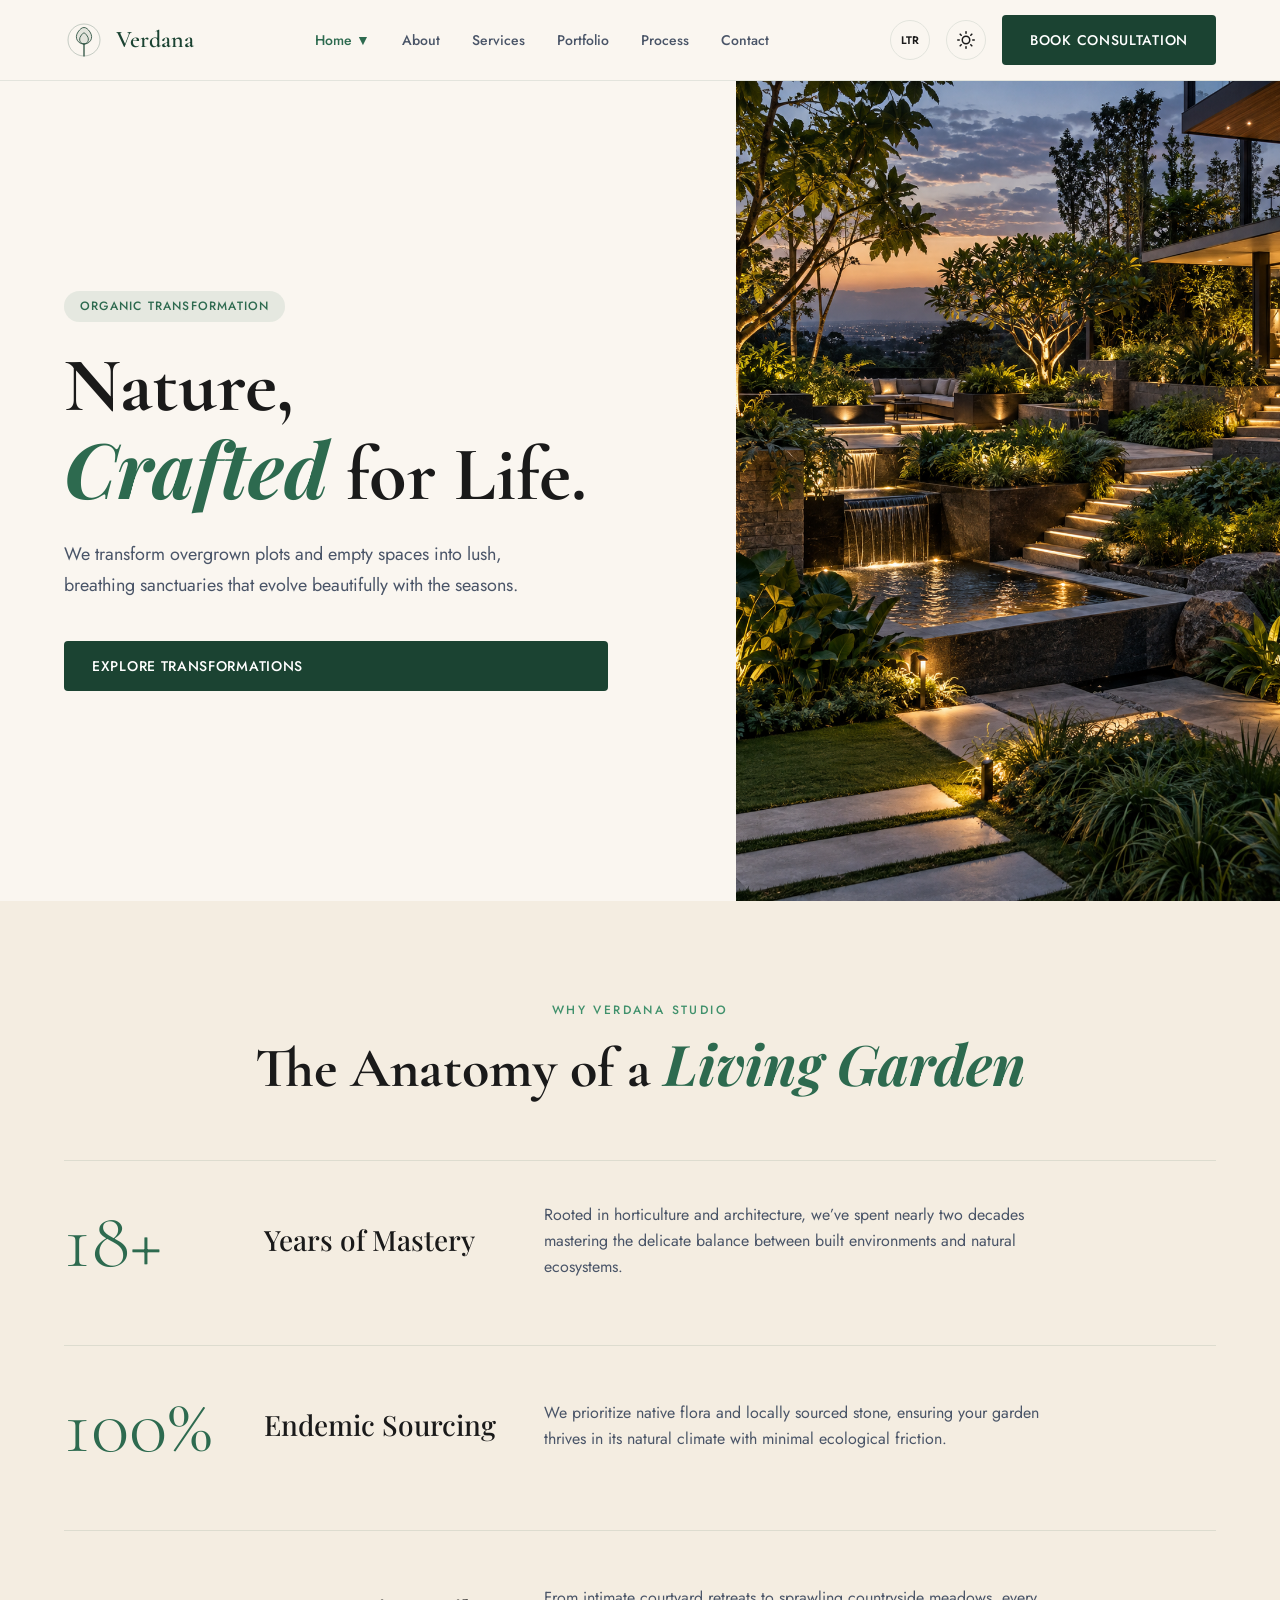
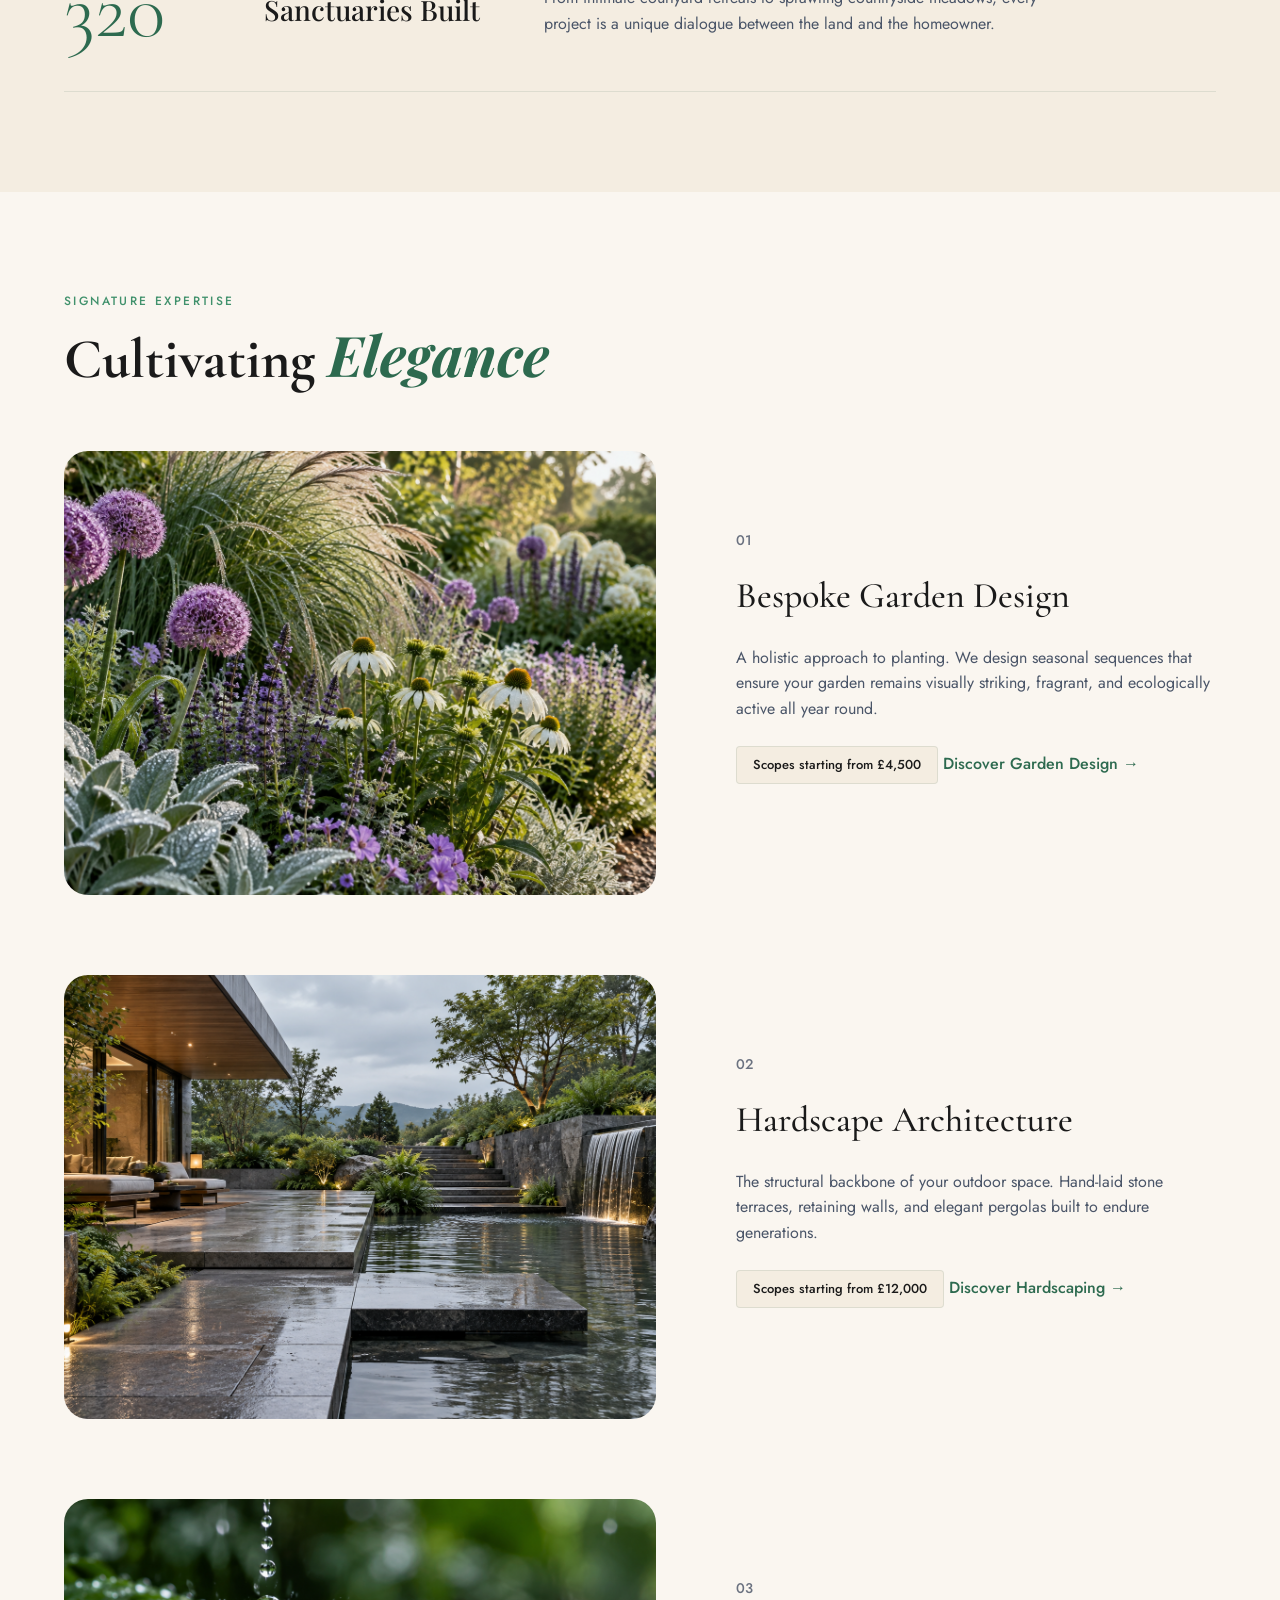
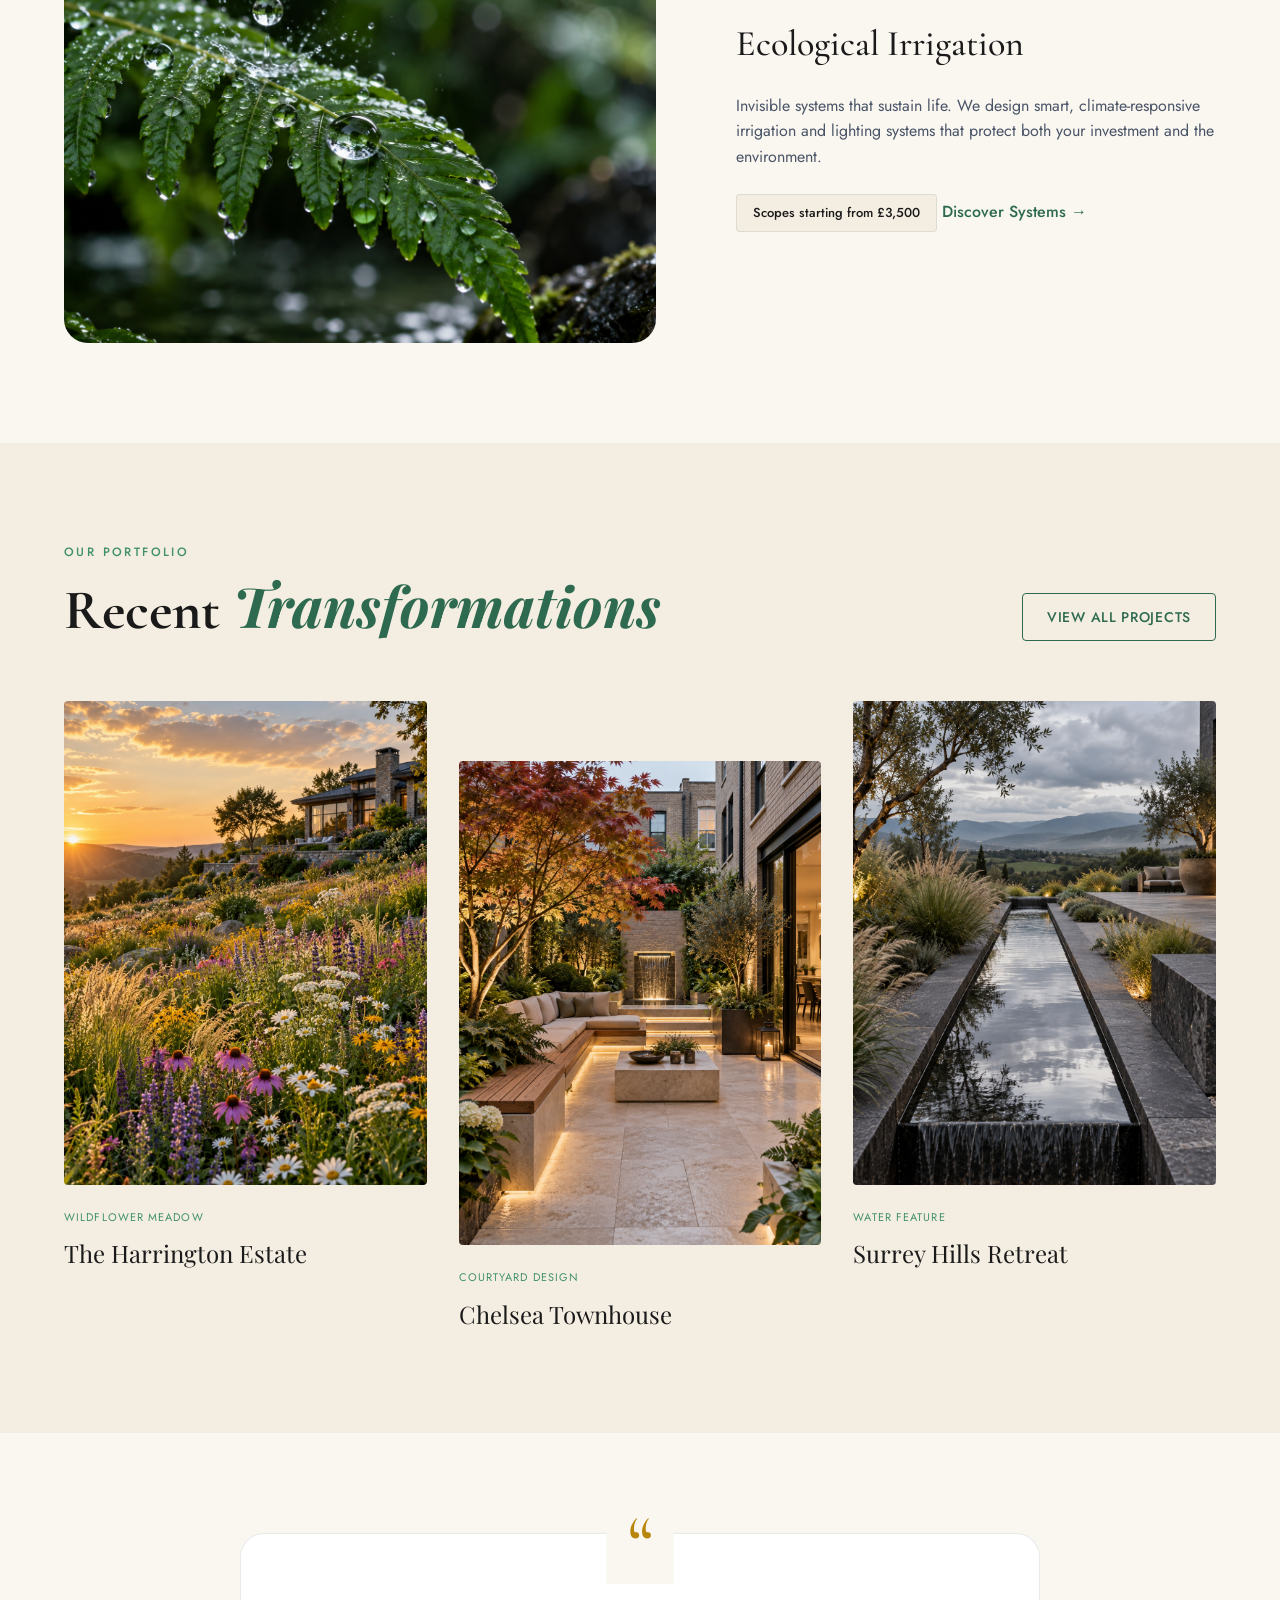
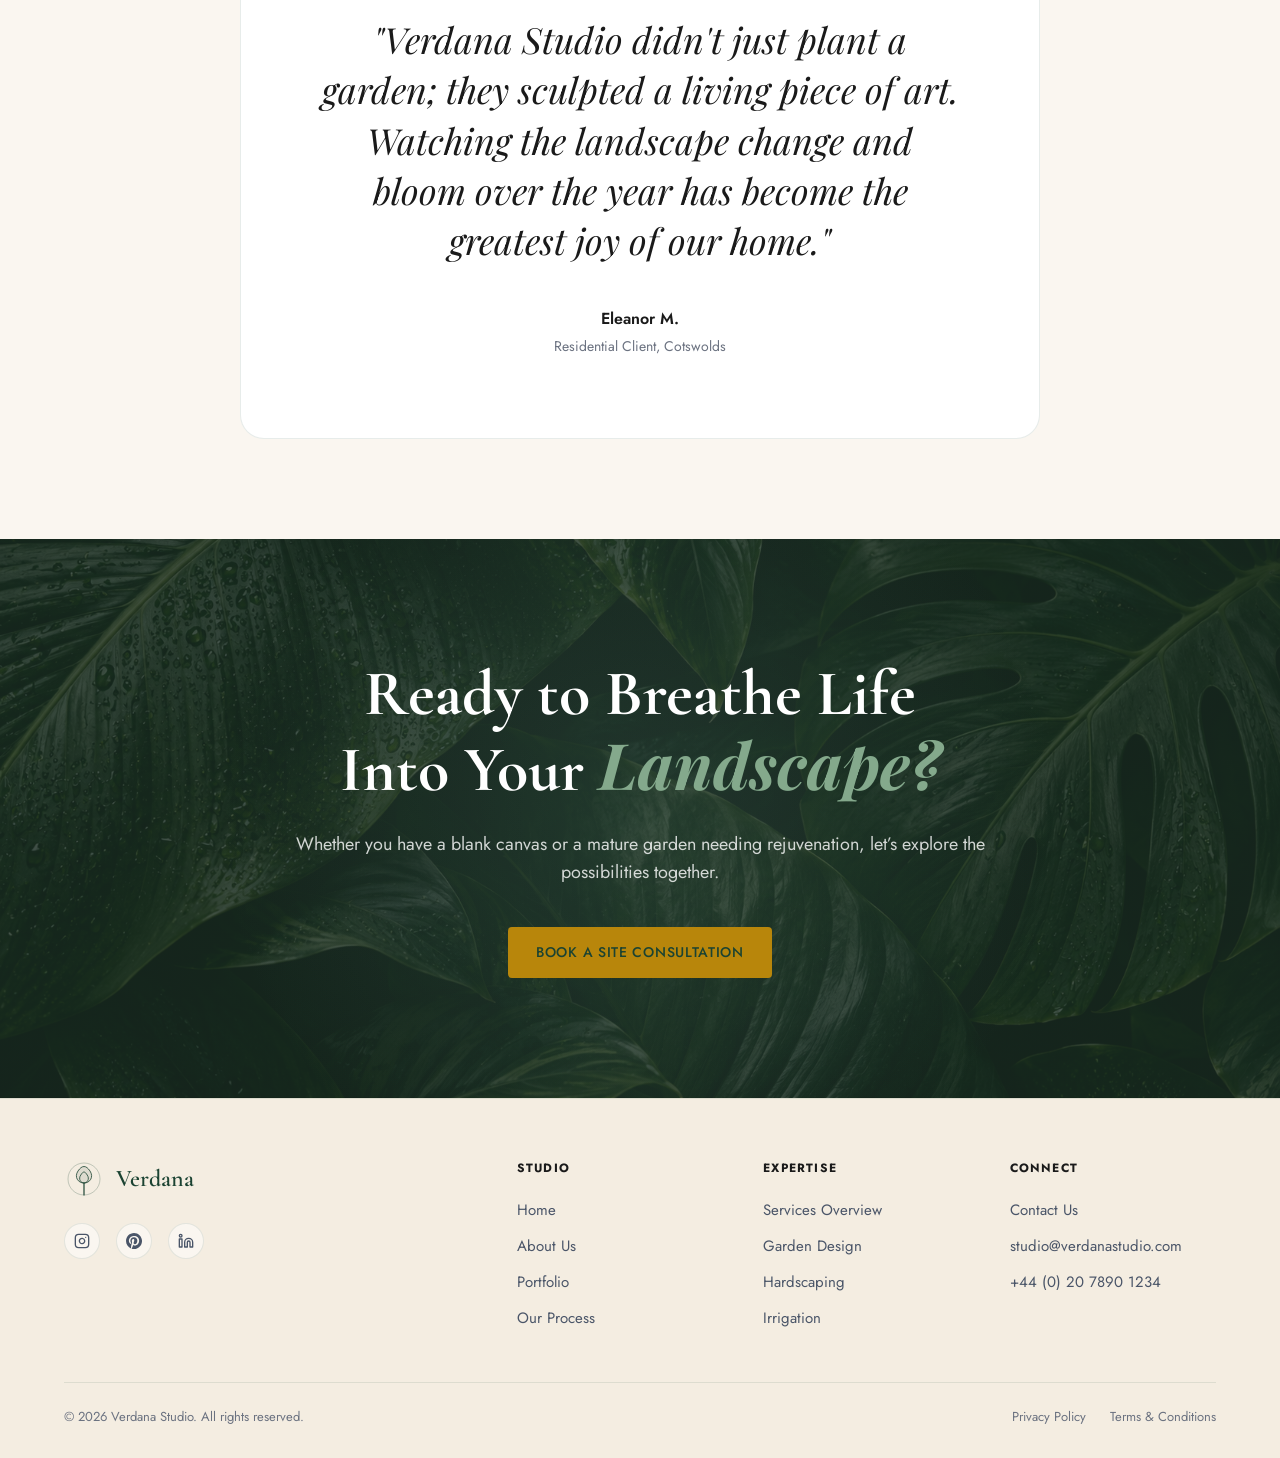
==== index.html @ de0d3189 "Initial commit" ====
<!DOCTYPE html>
<html lang="en" dir="ltr" data-theme="light">
<head>
  <meta charset="UTF-8" />
  <meta name="viewport" content="width=device-width, initial-scale=1.0" />
  <meta name="description" content="Verdana Studio — Premium Landscape Design & Garden Architecture Firm" />
  <title>Verdana Studio | Landscape Design & Garden Architecture</title>
  
  <!-- Google Fonts -->
  <link rel="preconnect" href="https://fonts.googleapis.com" />
  <link rel="preconnect" href="https://fonts.gstatic.com" crossorigin />
  <link href="https://fonts.googleapis.com/css2?family=Cormorant+Garamond:ital,wght@0,300;0,400;0,500;0,600;0,700;1,400&family=Jost:wght@300;400;500;600&family=Playfair+Display:ital,wght@0,400;0,500;0,600;1,400&display=swap" rel="stylesheet" />
  
  <link rel="stylesheet" href="styles.css" />
</head>
<body>

  <!-- HEADER -->
  <header class="navbar" id="navbar">
    <div class="nav-container">
      <a href="#home1" class="nav-logo" id="logo-link">
        <div class="logo-icon">
          <svg viewBox="0 0 100 100" fill="none" xmlns="http://www.w3.org/2000/svg">
            <path d="M50 10C27.9086 10 10 27.9086 10 50C10 72.0914 27.9086 90 50 90C72.0914 90 90 72.0914 90 50C90 27.9086 72.0914 10 50 10Z" stroke="currentColor" stroke-width="2" opacity="0.3"/>
            <path d="M50 90V60" stroke="currentColor" stroke-width="3" stroke-linecap="round"/>
            <path d="M50 60C35 60 25 45 35 30C45 15 55 15 65 30C75 45 65 60 50 60Z" stroke="currentColor" stroke-width="2" fill="currentColor" fill-opacity="0.1"/>
            <path d="M50 60C42 60 35 50 42 40C48 30 52 30 58 40C65 50 58 60 50 60Z" stroke="currentColor" stroke-width="2"/>
          </svg>
        </div>
        <div class="logo-text">
          <span class="logo-name">Verdana</span>
          
        </div>
      </a>

      <!-- Navigation Links -->
      <nav class="nav-links" id="nav-links">
        <div class="nav-item has-dropdown">
          <a href="#" class="nav-link dropdown-trigger active">Home <span class="caret">▼</span></a>
          <div class="dropdown-menu">
            <a href="index.html" class="dropdown-item">Home 1 — Garden</a>
            <a href="home2.html" class="dropdown-item">Home 2 — Architecture</a>
          </div>
        </div>
        <a href="about.html" class="nav-link">About</a>
        <a href="services.html" class="nav-link">Services</a>
        <a href="portfolio.html" class="nav-link">Portfolio</a>
        <a href="process.html" class="nav-link">Process</a>
        <a href="contact.html" class="nav-link">Contact</a>
      </nav>

      <!-- Controls & CTA -->
      <div class="nav-controls">
        <button class="ctrl-btn" id="rtl-toggle" aria-label="Toggle Text Direction">
          <span id="dir-label">LTR</span>
        </button>
        
        <button class="ctrl-btn" id="theme-toggle" aria-label="Toggle Theme">
          <span class="theme-icon sun" id="sun-icon"><svg xmlns="http://www.w3.org/2000/svg" width="18" height="18" viewBox="0 0 24 24" fill="none" stroke="currentColor" stroke-width="2" stroke-linecap="round" stroke-linejoin="round"><circle cx="12" cy="12" r="5"></circle><line x1="12" y1="1" x2="12" y2="3"></line><line x1="12" y1="21" x2="12" y2="23"></line><line x1="4.22" y1="4.22" x2="5.64" y2="5.64"></line><line x1="18.36" y1="18.36" x2="19.78" y2="19.78"></line><line x1="1" y1="12" x2="3" y2="12"></line><line x1="21" y1="12" x2="23" y2="12"></line><line x1="4.22" y1="19.78" x2="5.64" y2="18.36"></line><line x1="18.36" y1="5.64" x2="19.78" y2="4.22"></line></svg></span>
          <span class="theme-icon moon hidden" id="moon-icon"><svg xmlns="http://www.w3.org/2000/svg" width="18" height="18" viewBox="0 0 24 24" fill="none" stroke="currentColor" stroke-width="2" stroke-linecap="round" stroke-linejoin="round"><path d="M21 12.79A9 9 0 1 1 11.21 3 7 7 0 0 0 21 12.79z"></path></svg></span>
        </button>
        
        <a href="contact.html" class="btn-primary nav-cta">Book Consultation</a>
      </div>
      
    </div>
  </header>

  <main>
    <!-- SECTION 1: HERO (Asymmetric Split) -->
    <section class="section-hero-split">
      <div class="hero-split-content">
        <div class="badge">Organic Transformation</div>
        <h1 class="hero-title">Nature, <br><em>Crafted</em> for Life.</h1>
        <p class="hero-desc">We transform overgrown plots and empty spaces into lush, breathing sanctuaries that evolve beautifully with the seasons.</p>
        <a href="portfolio.html" class="btn-primary hero-btn">Explore Transformations</a>
      </div>
      <div class="hero-split-visual">
          <img src="index_hero.png" alt="Verdana Landscape Hero" style="position: absolute; top: 0; left: 0; width: 100%; height: 100%; object-fit: cover;" />
        </div>
    </section>

    <!-- SECTION 2: THE VERDANA DIFFERENCE (Horizontal Stat Strips) -->
    <section class="section-difference">
      <div class="container">
        <div class="section-header center">
          <span class="subtitle">Why Verdana Studio</span>
          <h2 class="title">The Anatomy of a <em>Living Garden</em></h2>
        </div>
        
        <div class="stat-strips">
          <div class="stat-strip">
            <div class="stat-number">18+</div>
            <div class="stat-claim">Years of Mastery</div>
            <div class="stat-desc">Rooted in horticulture and architecture, we’ve spent nearly two decades mastering the delicate balance between built environments and natural ecosystems.</div>
          </div>
          <div class="stat-strip">
            <div class="stat-number">100%</div>
            <div class="stat-claim">Endemic Sourcing</div>
            <div class="stat-desc">We prioritize native flora and locally sourced stone, ensuring your garden thrives in its natural climate with minimal ecological friction.</div>
          </div>
          <div class="stat-strip">
            <div class="stat-number">320</div>
            <div class="stat-claim">Sanctuaries Built</div>
            <div class="stat-desc">From intimate courtyard retreats to sprawling countryside meadows, every project is a unique dialogue between the land and the homeowner.</div>
          </div>
        </div>
      </div>
    </section>

    <!-- SECTION 3: SIGNATURE SERVICES (Alternating Rows) -->
    <section class="section-services-alternating">
      <div class="container">
        <div class="section-header">
          <span class="subtitle">Signature Expertise</span>
          <h2 class="title">Cultivating <em>Elegance</em></h2>
        </div>

        <div class="service-row">
          <div class="service-row-visual">
            <img src="index_garden1.png" alt="Bespoke Garden Design" style="width: 100%; height: 100%; object-fit: cover;" />
          </div>
          <div class="service-row-content">
            <span class="service-number">01</span>
            <h3>Bespoke Garden Design</h3>
            <p>A holistic approach to planting. We design seasonal sequences that ensure your garden remains visually striking, fragrant, and ecologically active all year round.</p>
            <div class="service-price">Scopes starting from £4,500</div>
            <a href="services.html" class="btn-text">Discover Garden Design &rarr;</a>
          </div>
        </div>

        <div class="service-row reversed">
          <div class="service-row-visual">
            <img src="index_garden2.png" alt="Hardscape Architecture" style="width: 100%; height: 100%; object-fit: cover;" />
          </div>
          <div class="service-row-content">
            <span class="service-number">02</span>
            <h3>Hardscape Architecture</h3>
            <p>The structural backbone of your outdoor space. Hand-laid stone terraces, retaining walls, and elegant pergolas built to endure generations.</p>
            <div class="service-price">Scopes starting from £12,000</div>
            <a href="services.html" class="btn-text">Discover Hardscaping &rarr;</a>
          </div>
        </div>

        <div class="service-row">
          <div class="service-row-visual">
            <img src="index_irrigation.png" alt="Ecological Irrigation" style="width: 100%; height: 100%; object-fit: cover;" />
          </div>
          <div class="service-row-content">
            <span class="service-number">03</span>
            <h3>Ecological Irrigation</h3>
            <p>Invisible systems that sustain life. We design smart, climate-responsive irrigation and lighting systems that protect both your investment and the environment.</p>
            <div class="service-price">Scopes starting from £3,500</div>
            <a href="services.html" class="btn-text">Discover Systems &rarr;</a>
          </div>
        </div>
      </div>
    </section>

    <!-- SECTION 4: GARDEN TRANSFORMATIONS (Editorial Grid) -->
    <section class="section-transformations">
      <div class="container">
        <div class="section-header flex-header">
          <div>
            <span class="subtitle">Our Portfolio</span>
            <h2 class="title">Recent <em>Transformations</em></h2>
          </div>
          <a href="portfolio.html" class="btn-ghost">View All Projects</a>
        </div>

        <div class="editorial-grid">
          <a href="portfolio.html" class="editorial-card">
            <div class="ec-visual">
              <img src="index_transform1.png" alt="Wildflower Meadow" style="width: 100%; height: 100%; object-fit: cover; transition: transform 0.7s ease;" />
            </div>
            <div class="ec-content">
              <span class="ec-badge">Wildflower Meadow</span>
              <h4>The Harrington Estate</h4>
            </div>
          </a>
          <a href="portfolio.html" class="editorial-card offset">
            <div class="ec-visual">
              <img src="index_transform2.png" alt="Courtyard Design" style="width: 100%; height: 100%; object-fit: cover; transition: transform 0.7s ease;" />
            </div>
            <div class="ec-content">
              <span class="ec-badge">Courtyard Design</span>
              <h4>Chelsea Townhouse</h4>
            </div>
          </a>
          <a href="portfolio.html" class="editorial-card">
            <div class="ec-visual">
              <img src="index_transform3.png" alt="Water Feature" style="width: 100%; height: 100%; object-fit: cover; transition: transform 0.7s ease;" />
            </div>
            <div class="ec-content">
              <span class="ec-badge">Water Feature</span>
              <h4>Surrey Hills Retreat</h4>
            </div>
          </a>
        </div>
      </div>
    </section>

    <!-- SECTION 5: A CLIENT'S PERSPECTIVE (Blockquote Testimonial) -->
    <section class="section-perspective">
      <div class="container">
        <div class="perspective-frame">
          <div class="quote-icon">“</div>
          
          <div id="testimonial-slider">
            <div class="testimonial-slide active" style="display:block;">
              <blockquote class="large-quote">
                "Verdana Studio didn't just plant a garden; they sculpted a living piece of art. Watching the landscape change and bloom over the year has become the greatest joy of our home."
              </blockquote>
              <div class="quote-author">
                <strong>Eleanor M.</strong>
                <span>Residential Client, Cotswolds</span>
              </div>
            </div>
            
            <div class="testimonial-slide" style="display:none;">
              <blockquote class="large-quote">
                "Their architectural approach completely transformed our courtyard. It feels expansive, structured, yet deeply connected to nature."
              </blockquote>
              <div class="quote-author">
                <strong>James & Sarah W.</strong>
                <span>Townhouse Owners, Chelsea</span>
              </div>
            </div>

            <div class="testimonial-slide" style="display:none;">
              <blockquote class="large-quote">
                "A truly professional team that understands both complex engineering and delicate ecology. They delivered beyond our expectations."
              </blockquote>
              <div class="quote-author">
                <strong>David H.</strong>
                <span>Commercial Developer, Surrey</span>
              </div>
            </div>
          </div>
          
        </div>
      </div>
    </section>

    <!-- SECTION 6: FINAL CTA (Full-Bleed Dark) -->
    <section class="section-final-cta" style="background-image: linear-gradient(rgba(26, 45, 35, 0.8), rgba(26, 45, 35, 0.8)), url('index_garden3.png'); background-size: cover; background-position: center; ">
      <div class="cta-content">
        <h2>Ready to Breathe Life <br>Into Your <em>Landscape?</em></h2>
        <p>Whether you have a blank canvas or a mature garden needing rejuvenation, let’s explore the possibilities together.</p>
        <a href="contact.html" class="btn-primary">Book a Site Consultation</a>
      </div>
    </section>
  </main>

    <!-- FOOTER -->
  <footer class="site-footer">
    <div class="container">
      <div class="footer-grid">
                <div class="footer-brand">
          <a href="index.html" class="nav-logo" style="margin-bottom: 24px; text-decoration: none;">
            <div class="logo-icon">
              <svg viewBox="0 0 100 100" fill="none" xmlns="http://www.w3.org/2000/svg">
                <path d="M50 10C27.9086 10 10 27.9086 10 50C10 72.0914 27.9086 90 50 90C72.0914 90 90 72.0914 90 50C90 27.9086 72.0914 10 50 10Z" stroke="currentColor" stroke-width="2" opacity="0.3"/>
                <path d="M50 90V60" stroke="currentColor" stroke-width="3" stroke-linecap="round"/>
                <path d="M50 60C35 60 25 45 35 30C45 15 55 15 65 30C75 45 65 60 50 60Z" stroke="currentColor" stroke-width="2" fill="currentColor" fill-opacity="0.1"/>
                <path d="M50 60C42 60 35 50 42 40C48 30 52 30 58 40C65 50 58 60 50 60Z" stroke="currentColor" stroke-width="2"/>
              </svg>
            </div>
            <div class="logo-text" style="text-align: left;">
              <span class="logo-name">Verdana</span>
              
            </div>
          </a>
          <div class="footer-socials">
            <a href="#" aria-label="Instagram"><svg xmlns="http://www.w3.org/2000/svg" width="16" height="16" viewBox="0 0 24 24" fill="none" stroke="currentColor" stroke-width="2" stroke-linecap="round" stroke-linejoin="round"><rect x="2" y="2" width="20" height="20" rx="5" ry="5"></rect><path d="M16 11.37A4 4 0 1 1 12.63 8 4 4 0 0 1 16 11.37z"></path><line x1="17.5" y1="6.5" x2="17.51" y2="6.5"></line></svg></a>
            <a href="#" aria-label="Pinterest"><svg xmlns="http://www.w3.org/2000/svg" width="16" height="16" viewBox="0 0 24 24" fill="currentColor"><path d="M12.017 0C5.396 0 .029 5.367.029 11.987c0 5.079 3.158 9.417 7.618 11.162-.105-.949-.199-2.403.041-3.439.219-.937 1.406-5.957 1.406-5.957s-.359-.72-.359-1.781c0-1.663.967-2.911 2.168-2.911 1.024 0 1.518.769 1.518 1.688 0 1.029-.653 2.567-.992 3.992-.285 1.193.6 2.165 1.775 2.165 2.128 0 3.768-2.245 3.768-5.487 0-2.861-2.063-4.869-5.008-4.869-3.41 0-5.409 2.562-5.409 5.199 0 1.033.394 2.143.889 2.741.099.12.112.225.085.345-.09.375-.293 1.199-.334 1.363-.053.225-.172.271-.401.165-1.495-.69-2.433-2.878-2.433-4.646 0-3.776 2.748-7.252 7.951-7.252 4.168 0 7.41 2.967 7.41 6.923 0 4.135-2.607 7.462-6.233 7.462-1.214 0-2.354-.629-2.758-1.379l-.749 2.848c-.269 1.045-1.004 2.352-1.498 3.146 1.123.345 2.306.535 3.55.535 6.607 0 11.985-5.365 11.985-11.987C23.97 5.367 18.624 0 12.017 0z"/></svg></a>
            <a href="#" aria-label="LinkedIn"><svg xmlns="http://www.w3.org/2000/svg" width="16" height="16" viewBox="0 0 24 24" fill="none" stroke="currentColor" stroke-width="2" stroke-linecap="round" stroke-linejoin="round"><path d="M16 8a6 6 0 0 1 6 6v7h-4v-7a2 2 0 0 0-2-2 2 2 0 0 0-2 2v7h-4v-7a6 6 0 0 1 6-6z"></path><rect x="2" y="9" width="4" height="12"></rect><circle cx="4" cy="4" r="2"></circle></svg></a>
          </div>
        </div>
        <div class="footer-links">
          <h4>Studio</h4>
          <a href="index.html">Home</a>
          <a href="about.html">About Us</a>
          <a href="portfolio.html">Portfolio</a>
          <a href="process.html">Our Process</a>
        </div>
        <div class="footer-links">
          <h4>Expertise</h4>
          <a href="services.html">Services Overview</a>
          <a href="services.html#garden-design">Garden Design</a>
          <a href="services.html#hardscaping">Hardscaping</a>
          <a href="services.html#irrigation">Irrigation</a>
        </div>
        <div class="footer-contact">
          <h4>Connect</h4>
          <a href="contact.html">Contact Us</a>
          <a href="mailto:studio@verdanastudio.com">studio@verdanastudio.com</a>
          <a href="tel:+442078901234">+44 (0) 20 7890 1234</a>
        </div>
      </div>
      <div class="footer-bottom">
        <p>&copy; 2026 Verdana Studio. All rights reserved.</p>
        <div class="footer-legal">
          <a href="#">Privacy Policy</a>
          <a href="#">Terms & Conditions</a>
        </div>
      </div>
    </div>
  </footer>

  <script>
    // RTL / LTR Toggle Logic
    const rtlToggle = document.getElementById('rtl-toggle');
    const dirLabel = document.getElementById('dir-label');
    const htmlElem = document.documentElement;
    
    let isRTL = false;
    rtlToggle.addEventListener('click', () => {
      isRTL = !isRTL;
      htmlElem.setAttribute('dir', isRTL ? 'rtl' : 'ltr');
      dirLabel.textContent = isRTL ? 'RTL' : 'LTR';
    });

    // Theme Toggle Logic
    const themeToggle = document.getElementById('theme-toggle');
    const sunIcon = document.getElementById('sun-icon');
    const moonIcon = document.getElementById('moon-icon');
    
    let isDark = false;
    themeToggle.addEventListener('click', () => {
      isDark = !isDark;
      htmlElem.setAttribute('data-theme', isDark ? 'dark' : 'light');
      if(isDark) {
        sunIcon.classList.add('hidden');
        moonIcon.classList.remove('hidden');
      } else {
        sunIcon.classList.remove('hidden');
        moonIcon.classList.add('hidden');
      }
    });

    // Testimonial Rotation
    const slides = document.querySelectorAll('.testimonial-slide');
    let currentSlide = 0;
    setInterval(() => {
      slides[currentSlide].style.display = 'none';
      slides[currentSlide].classList.remove('active');
      
      currentSlide = (currentSlide + 1) % slides.length;
      
      slides[currentSlide].style.display = 'block';
      // simple fade effect via css can be added if needed, but display block works
      slides[currentSlide].style.animation = 'fadeIn 0.5s ease';
    }, 6000);
  </script>
  
  <style>
    @keyframes fadeIn {
      from { opacity: 0; transform: translateY(10px); }
      to { opacity: 1; transform: translateY(0); }
    }
  </style>
</body>
</html>
---- styles.css ----
/* ============================================================
   VERDANA STUDIO — GLOBAL & HOME 1 STYLES
   ============================================================ */

/* ---- FONTS & DESIGN TOKENS ---- */
:root {
  /* Color Palette - Light Theme */
  --clr-forest:       #1B4332;
  --clr-deep-green:   #2D6A4F;
  --clr-mid-green:    #40916C;
  --clr-sage:         #52796F;
  --clr-light-sage:   #84A98C;
  --clr-gold:         #B8860B;
  --clr-cream:        #FAF6F0;
  --clr-ivory:        #F4EDE1;
  --clr-stone:        #C8B99A;
  --clr-dark-stone:   #8B7355;
  --clr-ink:          #1A1A1A;
  --clr-muted:        #6B7280;

  /* Theme Variables */
  --bg-primary:       var(--clr-cream);
  --bg-secondary:     var(--clr-ivory);
  --text-primary:     var(--clr-ink);
  --text-secondary:   #4A5568;
  --text-muted:       var(--clr-muted);
  --nav-bg:           rgba(250, 246, 240, 0.95);
  --nav-border:       rgba(27, 67, 50, 0.1);
  --card-bg:          #FFFFFF;
  --border-color:     rgba(27, 67, 50, 0.1);
  
  /* Typography */
  --font-display:     'Cormorant Garamond', serif;
  --font-serif:       'Playfair Display', serif;
  --font-sans:        'Jost', sans-serif;

  /* Spacing */
  --section-py:       100px;
  --container-max:    1280px;
  --container-px:     5%;
  --radius-sm:        4px;
  --radius-md:        12px;
  --radius-lg:        24px;
}

/* ---- DARK THEME ---- */
[data-theme="dark"] {
  --bg-primary:       #0B1A12;
  --bg-secondary:     #0F2118;
  --text-primary:     #EBE4D5;
  --text-secondary:   #B8C4B8;
  --text-muted:       #7A9180;
  --nav-bg:           rgba(11, 26, 18, 0.95);
  --nav-border:       rgba(132, 169, 140, 0.1);
  --card-bg:          #142B1E;
  --border-color:     rgba(132, 169, 140, 0.15);
}

/* ---- RESET & BASE ---- */
*, *::before, *::after { box-sizing: border-box; margin: 0; padding: 0; }
html { scroll-behavior: smooth; font-size: 16px; }
body {
  font-family: var(--font-sans);
  font-weight: 400;
  background-color: var(--bg-primary);
  color: var(--text-primary);
  line-height: 1.6;
  transition: background-color 0.4s, color 0.4s;
}
a { text-decoration: none; color: inherit; }
button { border: none; cursor: pointer; background: none; font-family: inherit; }
img, svg { max-width: 100%; display: block; }

/* ---- RTL SUPPORT ---- */
[dir="rtl"] { direction: rtl; }
[dir="rtl"] .nav-links { direction: rtl; }
[dir="rtl"] .service-row { flex-direction: row-reverse; }
[dir="rtl"] .service-row.reversed { flex-direction: row; }

/* ---- UTILITIES ---- */
.container { max-width: var(--container-max); margin: 0 auto; padding: 0 var(--container-px); }
.section-header { margin-bottom: 60px; }
.section-header.center { text-align: center; }
.section-header.flex-header { display: flex; justify-content: space-between; align-items: flex-end; }
.subtitle { display: block; font-size: 12px; font-weight: 500; letter-spacing: 0.2em; text-transform: uppercase; color: var(--clr-mid-green); margin-bottom: 12px; }
.title { font-family: var(--font-display); font-size: clamp(32px, 5vw, 56px); line-height: 1.1; }
.title em { font-family: var(--font-serif); font-style: italic; color: var(--clr-deep-green); }
[data-theme="dark"] .title em { color: var(--clr-light-sage); }
.hidden { display: none !important; }

/* ---- BUTTONS ---- */
.btn-primary {
  display: inline-flex; padding: 14px 28px; background: var(--clr-forest); color: #fff;
  font-weight: 500; font-size: 14px; text-transform: uppercase; letter-spacing: 0.05em;
  border-radius: var(--radius-sm); transition: background 0.3s, transform 0.3s;
}
.btn-primary:hover { background: var(--clr-deep-green); transform: translateY(-2px); }

.btn-ghost {
  display: inline-flex; padding: 12px 24px; border: 1px solid var(--clr-deep-green); color: var(--clr-deep-green);
  font-weight: 500; font-size: 14px; text-transform: uppercase; letter-spacing: 0.05em;
  border-radius: var(--radius-sm); transition: all 0.3s;
}
.btn-ghost:hover { background: var(--clr-deep-green); color: #fff; }
[data-theme="dark"] .btn-ghost { border-color: var(--clr-light-sage); color: var(--clr-light-sage); }
[data-theme="dark"] .btn-ghost:hover { background: var(--clr-light-sage); color: var(--clr-forest); }

.btn-text { font-weight: 500; color: var(--clr-deep-green); display: inline-flex; align-items: center; gap: 8px; transition: gap 0.3s; }
.btn-text:hover { gap: 12px; }
[data-theme="dark"] .btn-text { color: var(--clr-light-sage); }

/* ============================================================
   HEADER & NAV
   ============================================================ */
.navbar { position: sticky; top: 0; z-index: 1000; background: var(--nav-bg); border-bottom: 1px solid var(--nav-border); backdrop-filter: blur(10px); }
.nav-container { display: flex; align-items: center; justify-content: space-between; height: 80px; max-width: var(--container-max); margin: 0 auto; padding: 0 var(--container-px); }

.nav-logo { display: flex; align-items: center; gap: 12px; color: var(--clr-forest); }
[data-theme="dark"] .nav-logo { color: var(--clr-light-sage); }
.logo-icon { width: 40px; height: 40px; }
.logo-name { display: block; font-family: var(--font-display); font-size: 24px; font-weight: 600; line-height: 1; }
.logo-tagline { display: block; font-size: 9px; letter-spacing: 0.15em; text-transform: uppercase; color: var(--text-muted); }

.nav-links { display: flex; gap: 32px; align-items: center; }
.nav-link { font-size: 14px; font-weight: 500; color: var(--text-secondary); transition: color 0.3s; }
.nav-link:hover, .nav-link.active { color: var(--clr-deep-green); }
[data-theme="dark"] .nav-link:hover, [data-theme="dark"] .nav-link.active { color: var(--clr-light-sage); }

.has-dropdown { position: relative; }
.dropdown-menu {
  position: absolute; top: 100%; left: 0; background: var(--card-bg); border: 1px solid var(--border-color);
  border-radius: var(--radius-sm); padding: 8px 0; min-width: 200px;
  opacity: 0; visibility: hidden; transform: translateY(10px); transition: all 0.3s;
}
.has-dropdown:hover .dropdown-menu { opacity: 1; visibility: visible; transform: translateY(0); }
.dropdown-item { display: block; padding: 10px 20px; font-size: 14px; color: var(--text-primary); transition: background 0.3s; }
.dropdown-item:hover { background: var(--bg-secondary); color: var(--clr-deep-green); }
[data-theme="dark"] .dropdown-item:hover { color: var(--clr-light-sage); }

.nav-controls { display: flex; align-items: center; gap: 16px; }
.ctrl-btn { display: flex; align-items: center; justify-content: center; width: 40px; height: 40px; border: 1px solid var(--border-color); border-radius: 50%; color: var(--text-primary); transition: background 0.3s; }
.ctrl-btn:hover { background: var(--bg-secondary); }
#dir-label { font-size: 11px; font-weight: 600; }

/* ============================================================
   HOME 1: SECTIONS
   ============================================================ */

/* 1. HERO (Asymmetric Split) */
.section-hero-split { display: flex; min-height: calc(100vh - 80px); }
.hero-split-content { flex: 1; display: flex; flex-direction: column; justify-content: center; padding: var(--container-px) 10% var(--container-px) var(--container-px); background: var(--bg-primary); }
.hero-split-visual { flex: 1; position: relative; overflow: hidden; background: var(--clr-forest); }
.hero-svg-scene { position: absolute; top: 0; left: 0; width: 100%; height: 100%; object-fit: cover; }

.badge { display: inline-block; padding: 6px 16px; background: rgba(45, 106, 79, 0.1); color: var(--clr-deep-green); font-size: 12px; font-weight: 500; letter-spacing: 0.1em; text-transform: uppercase; border-radius: 100px; margin-bottom: 24px; align-self: flex-start; }
[data-theme="dark"] .badge { background: rgba(132, 169, 140, 0.1); color: var(--clr-light-sage); }
.hero-title { font-family: var(--font-display); font-size: clamp(48px, 6vw, 80px); line-height: 1.05; margin-bottom: 24px; }
.hero-title em { font-family: var(--font-serif); font-style: italic; color: var(--clr-deep-green); }
[data-theme="dark"] .hero-title em { color: var(--clr-light-sage); }
.hero-desc { font-size: 18px; color: var(--text-secondary); max-width: 480px; margin-bottom: 40px; line-height: 1.7; }

/* 2. THE VERDANA DIFFERENCE */
.section-difference { padding: var(--section-py) 0; background: var(--bg-secondary); }
.stat-strips { display: flex; flex-direction: column; gap: 24px; margin-top: 60px; }
.stat-strip { display: flex; align-items: center; gap: 40px; padding: 40px 0; border-top: 1px solid var(--border-color); }
.stat-strip:last-child { border-bottom: 1px solid var(--border-color); }
.stat-number { font-family: var(--font-display); font-size: 80px; font-weight: 300; color: var(--clr-deep-green); line-height: 1; flex: 0 0 160px; }
[data-theme="dark"] .stat-number { color: var(--clr-light-sage); }
.stat-claim { font-family: var(--font-serif); font-size: 28px; font-weight: 500; flex: 0 0 240px; }
.stat-desc { font-size: 16px; color: var(--text-secondary); flex: 1; max-width: 500px; }

/* 3. SIGNATURE SERVICES */
.section-services-alternating { padding: var(--section-py) 0; }
.service-row { display: flex; align-items: center; gap: 80px; margin-bottom: 80px; }
.service-row:last-child { margin-bottom: 0; }
.service-row-visual { flex: 1; aspect-ratio: 4/3; border-radius: var(--radius-lg); overflow: hidden; }
.service-row-visual svg, .service-row-visual img { width: 100%; height: 100%; object-fit: cover; }
.service-row-content { flex: 1; max-width: 480px; }
.service-number { display: block; font-family: var(--font-sans); font-size: 14px; font-weight: 500; color: var(--text-muted); margin-bottom: 16px; }
.service-row-content h3 { font-family: var(--font-display); font-size: 36px; font-weight: 500; margin-bottom: 20px; }
.service-row-content p { color: var(--text-secondary); margin-bottom: 24px; }
.service-price { display: inline-block; padding: 8px 16px; background: var(--bg-secondary); border-radius: var(--radius-sm); font-size: 13px; font-weight: 500; margin-bottom: 32px; border: 1px solid var(--border-color); }

/* 4. GARDEN TRANSFORMATIONS */
.section-transformations { padding: var(--section-py) 0; background: var(--bg-secondary); }
.editorial-grid { display: grid; grid-template-columns: repeat(3, 1fr); gap: 32px; margin-top: 60px; }
.editorial-card { display: block; }
.editorial-card.offset { margin-top: 60px; }
.ec-visual { aspect-ratio: 3/4; overflow: hidden; border-radius: var(--radius-sm); margin-bottom: 24px; }
.ec-visual svg, .ec-visual img { width: 100%; height: 100%; object-fit: cover; transition: transform 0.5s; }
.editorial-card:hover .ec-visual svg, .ec-visual img { transform: scale(1.05); }
.ec-badge { display: block; font-size: 11px; text-transform: uppercase; letter-spacing: 0.1em; color: var(--clr-mid-green); margin-bottom: 8px; }
.ec-content h4 { font-family: var(--font-serif); font-size: 24px; font-weight: 400; color: var(--text-primary); }

/* 5. A CLIENT'S PERSPECTIVE */
.section-perspective { padding: var(--section-py) 0; }
.perspective-frame { max-width: 800px; margin: 0 auto; padding: 80px; border: 1px solid var(--border-color); border-radius: var(--radius-lg); text-align: center; position: relative; background: var(--card-bg); }
.quote-icon { position: absolute; top: -30px; left: 50%; transform: translateX(-50%); font-family: var(--font-display); font-size: 80px; color: var(--clr-gold); line-height: 1; background: var(--bg-primary); padding: 0 20px; }
.large-quote { font-family: var(--font-serif); font-size: clamp(24px, 4vw, 36px); line-height: 1.4; color: var(--text-primary); font-style: italic; margin-bottom: 40px; }
.quote-author strong { display: block; font-family: var(--font-sans); font-size: 16px; font-weight: 600; }
.quote-author span { display: block; font-size: 14px; color: var(--text-muted); margin-top: 4px; }

/* 6. FINAL CTA */
.section-final-cta { background: var(--clr-forest); padding: 120px 20px; text-align: center; position: relative; overflow: hidden; }
.section-final-cta::before {
  content: ''; position: absolute; top: 0; left: 0; width: 100%; height: 100%;
  background: radial-gradient(circle at center, rgba(82, 121, 111, 0.2) 0%, transparent 60%); pointer-events: none;
}
.cta-content { position: relative; z-index: 2; max-width: 700px; margin: 0 auto; }
.cta-content h2 { font-family: var(--font-display); font-size: clamp(36px, 5vw, 64px); color: #fff; margin-bottom: 24px; line-height: 1.1; }
.cta-content h2 em { font-family: var(--font-serif); font-style: italic; color: var(--clr-light-sage); }
.cta-content p { font-size: 18px; color: rgba(255, 255, 255, 0.8); margin-bottom: 40px; line-height: 1.6; }
.cta-content .btn-primary { background: var(--clr-gold); color: var(--clr-forest); }
.cta-content .btn-primary:hover { background: #fff; }

/* FOOTER */
.site-footer { background: var(--bg-secondary); padding: 60px 0 30px; border-top: 1px solid var(--border-color); }
.footer-grid { display: grid; grid-template-columns: 2fr 1fr 1fr 1fr; gap: 40px; margin-bottom: 40px; }
.footer-brand p { color: var(--text-muted); max-width: 250px; font-size: 14px; margin-bottom: 24px; }
.footer-socials { display: flex; gap: 16px; }
.footer-socials a { display: flex; align-items: center; justify-content: center; width: 36px; height: 36px; border-radius: 50%; background: var(--bg-primary); border: 1px solid var(--border-color); color: var(--text-secondary); font-size: 12px; font-weight: 600; transition: all 0.3s ease; text-decoration: none; }
.footer-socials a:hover { background: var(--clr-deep-green); color: #fff; border-color: var(--clr-deep-green); transform: translateY(-3px); }
[data-theme="dark"] .footer-socials a:hover { background: var(--clr-light-sage); color: var(--clr-forest); border-color: var(--clr-light-sage); }
.footer-links h4, .footer-contact h4 { font-size: 12px; text-transform: uppercase; letter-spacing: 0.1em; color: var(--text-primary); margin-bottom: 20px; }
.footer-links a, .footer-contact a { display: block; color: var(--text-secondary); margin-bottom: 12px; font-size: 15px; transition: color 0.3s, transform 0.3s; text-decoration: none; }
.footer-links a:hover, .footer-contact a:hover { color: var(--clr-deep-green); transform: translateX(4px); }
[data-theme="dark"] .footer-links a:hover, [data-theme="dark"] .footer-contact a:hover { color: var(--clr-light-sage); }
.footer-bottom { border-top: 1px solid var(--border-color); padding-top: 24px; display: flex; justify-content: space-between; align-items: center; color: var(--text-muted); font-size: 13px; }
.footer-legal { display: flex; gap: 24px; }
.footer-legal a { color: var(--text-muted); text-decoration: none; transition: color 0.3s; }
.footer-legal a:hover { color: var(--text-primary); }

/* ============================================================
   RESPONSIVE (Max 1024px)
   ============================================================ */
@media (max-width: 1024px) {
  .section-hero-split { flex-direction: column; }
  .hero-split-content { padding: 120px var(--container-px) 80px; text-align: center; align-items: center; }
  .badge { align-self: center; }
  .hero-split-visual { min-height: 50vh; }
  
  .stat-strip { flex-direction: column; gap: 20px; text-align: center; }
  .stat-number, .stat-claim { flex: auto; }
  
  .service-row { flex-direction: column !important; gap: 40px; text-align: center; }
  
  .editorial-grid { grid-template-columns: repeat(2, 1fr); }
  .editorial-card.offset { margin-top: 0; }
  
  .footer-grid { grid-template-columns: 1fr 1fr; gap: 32px; }
  .footer-bottom { flex-direction: column; gap: 16px; text-align: center; }
}

@media (max-width: 768px) {
  .nav-links { display: none; } /* Add hamburger menu logic if expanding */
  .editorial-grid { grid-template-columns: 1fr; }
  .perspective-frame { padding: 60px 20px; }
  .footer-grid { grid-template-columns: 1fr; gap: 40px; text-align: center; }
  .footer-brand p, .footer-bottom { margin: 0 auto 24px; text-align: center; }
  .footer-socials { justify-content: center; }
  .footer-legal { justify-content: center; }
}
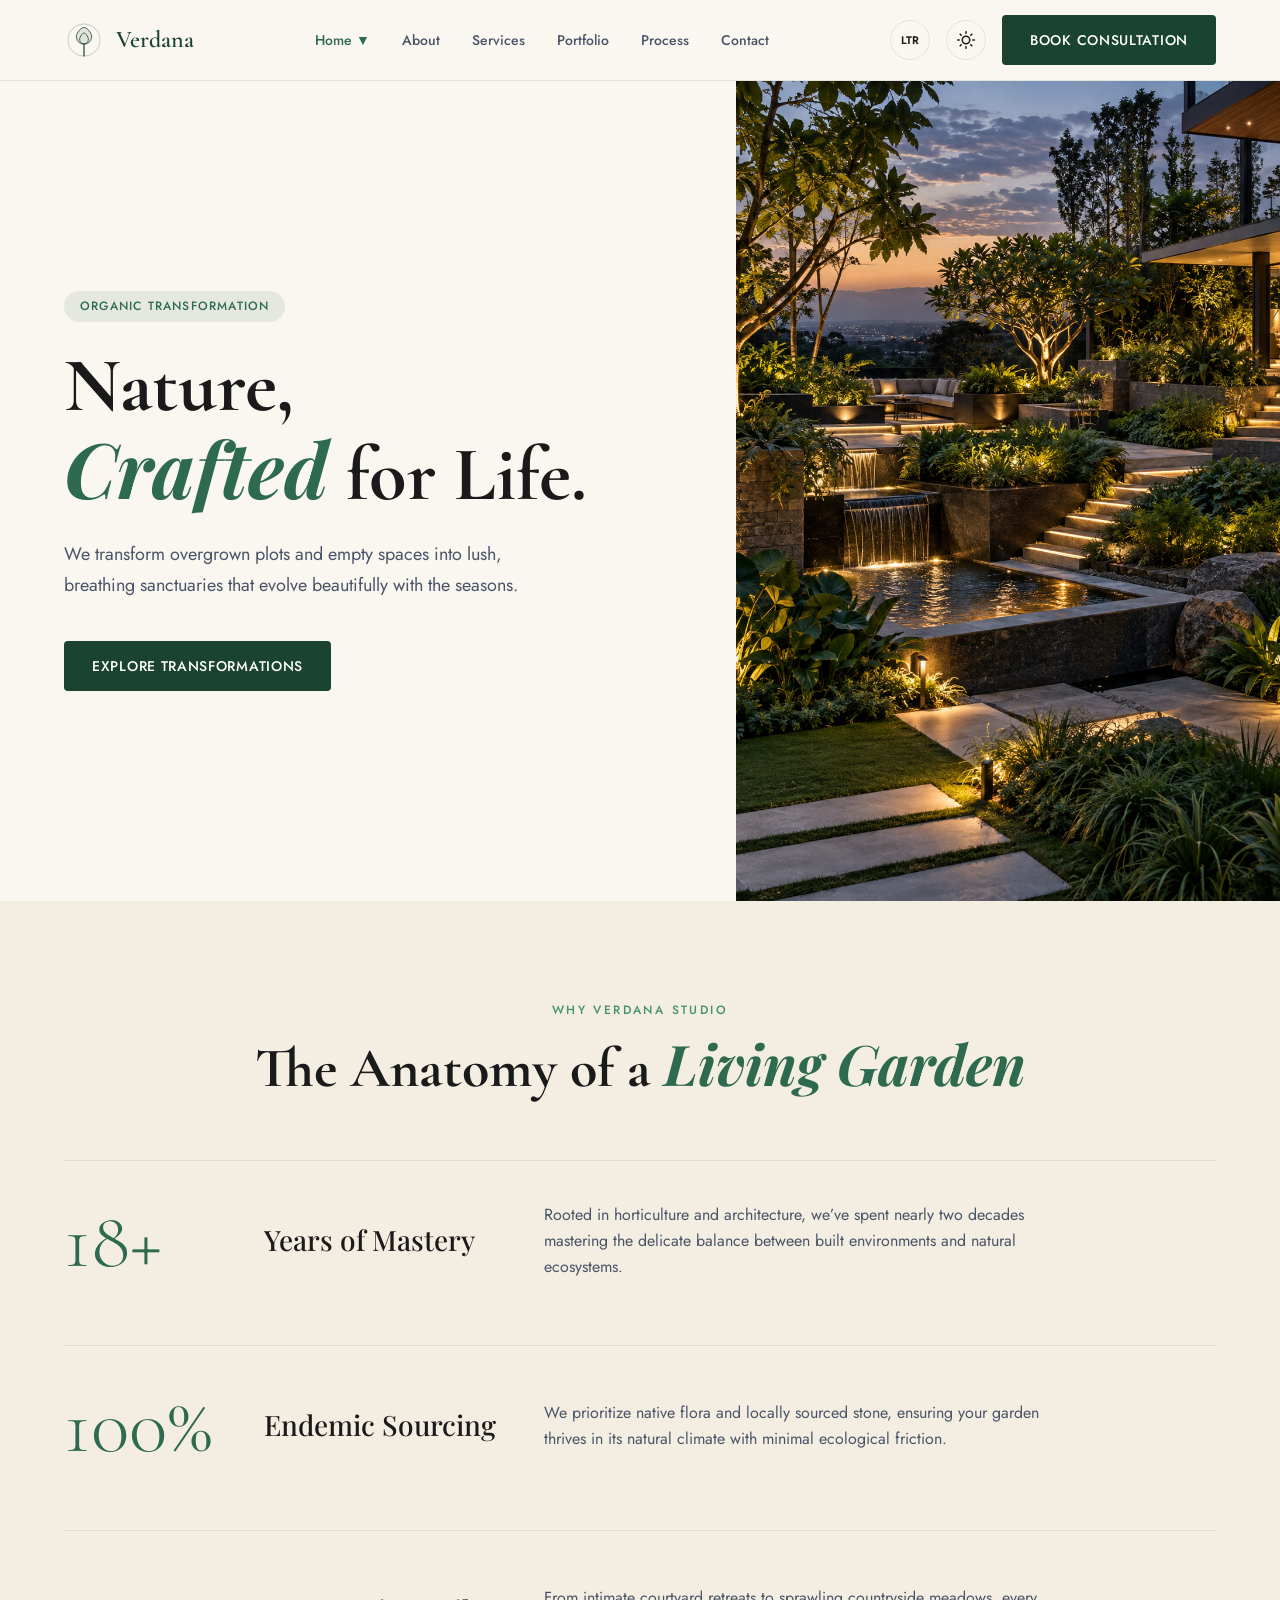
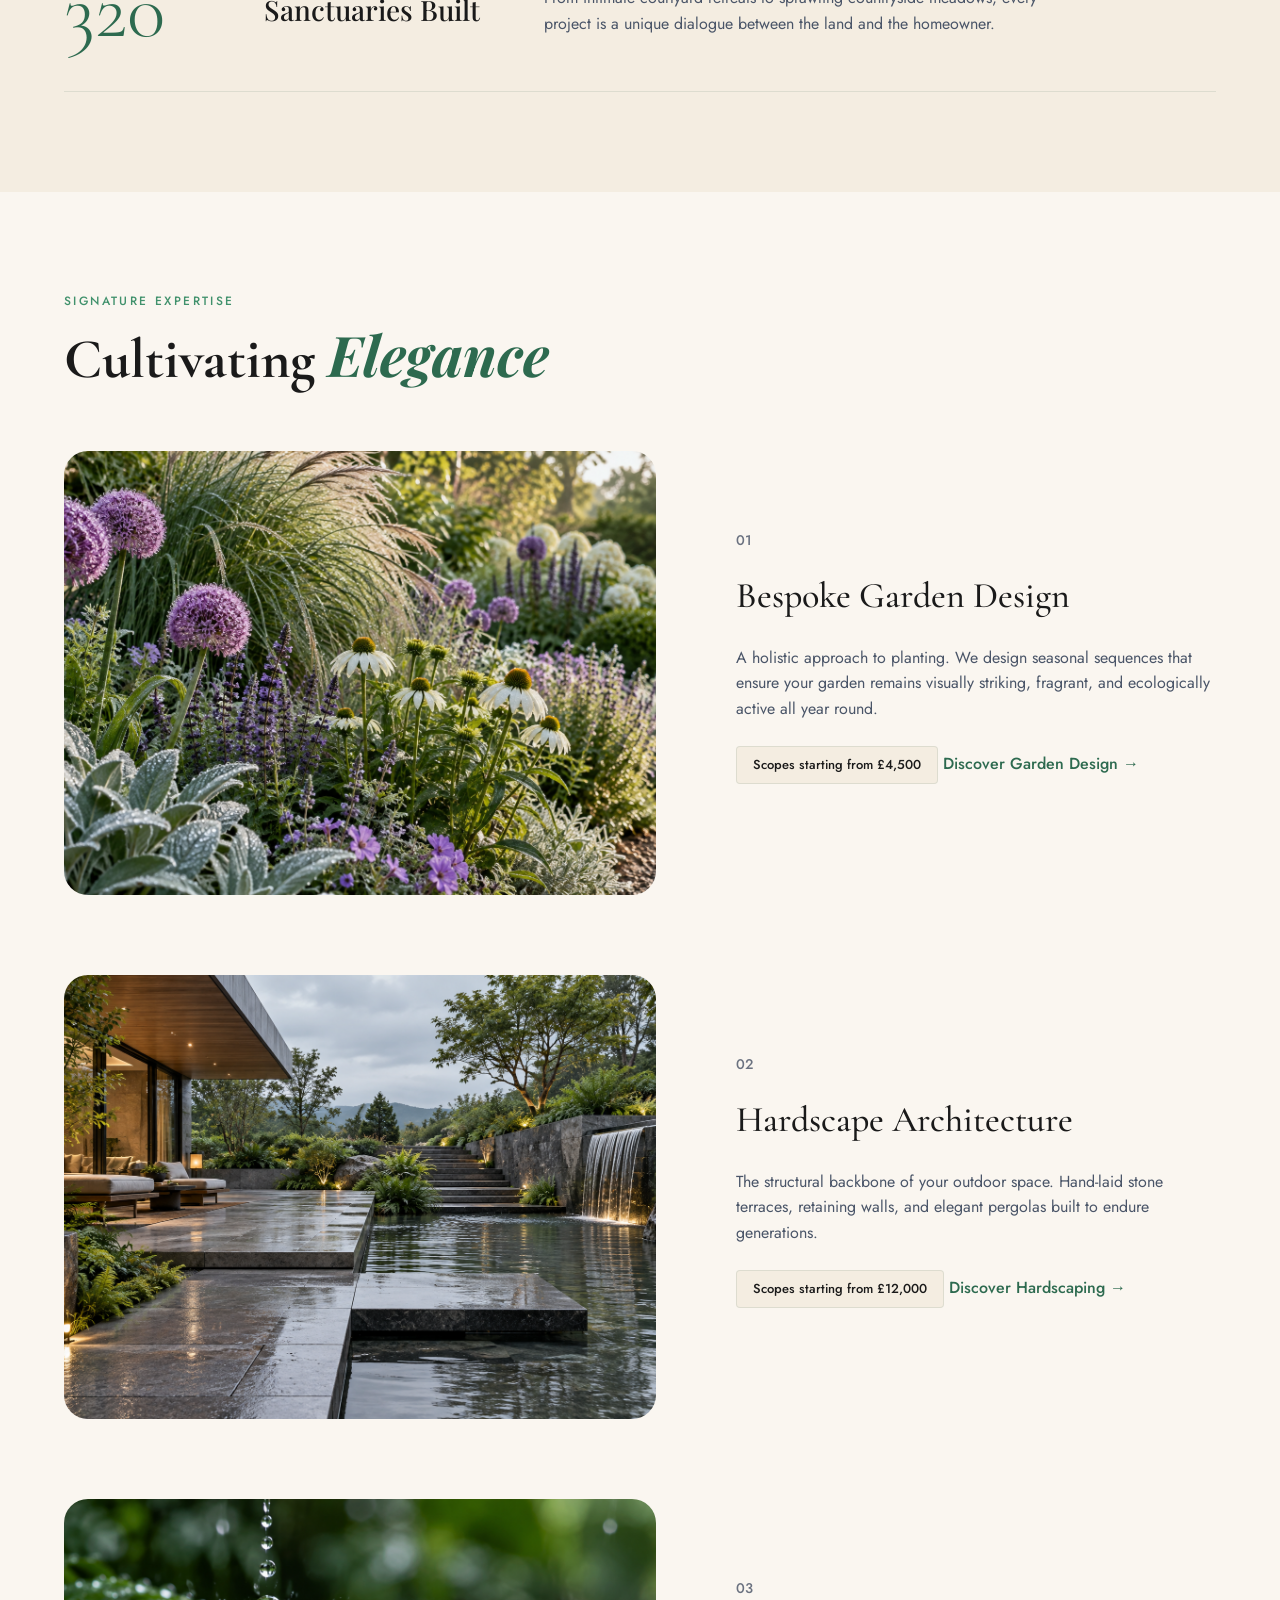
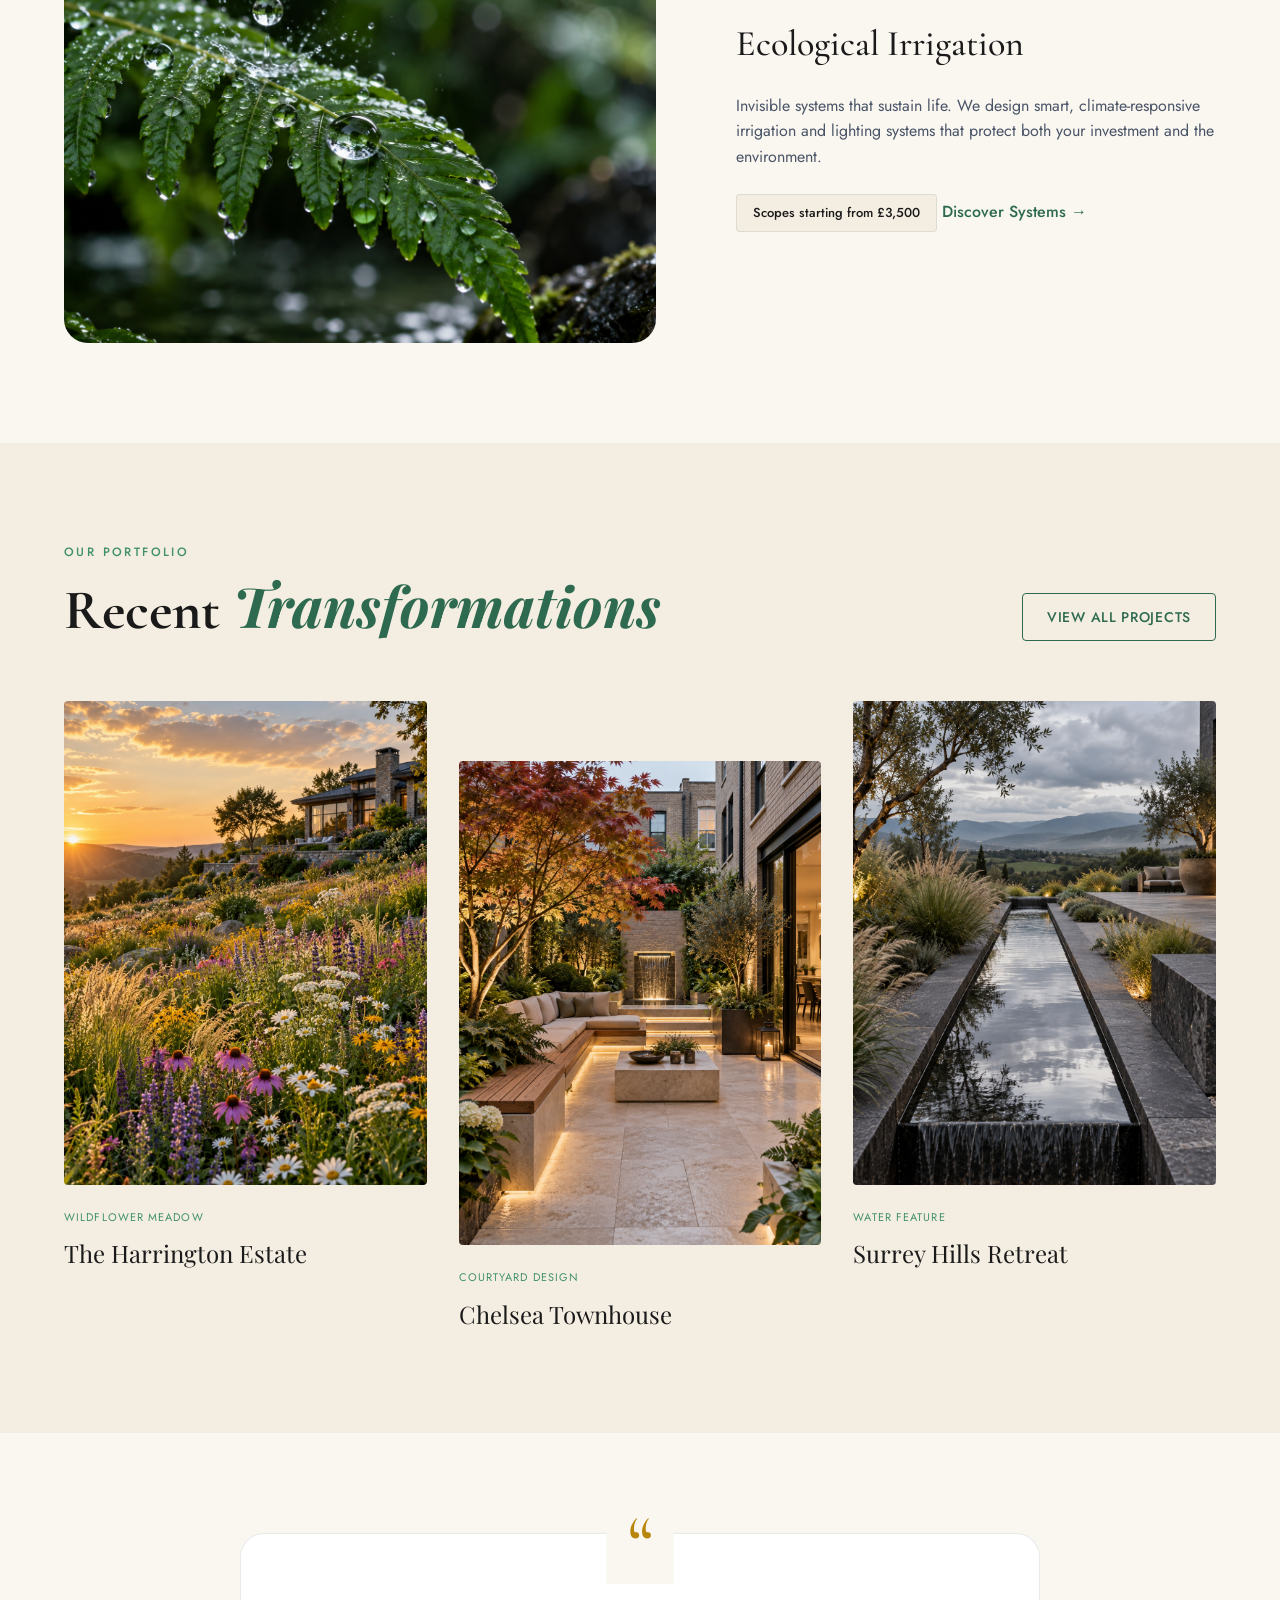
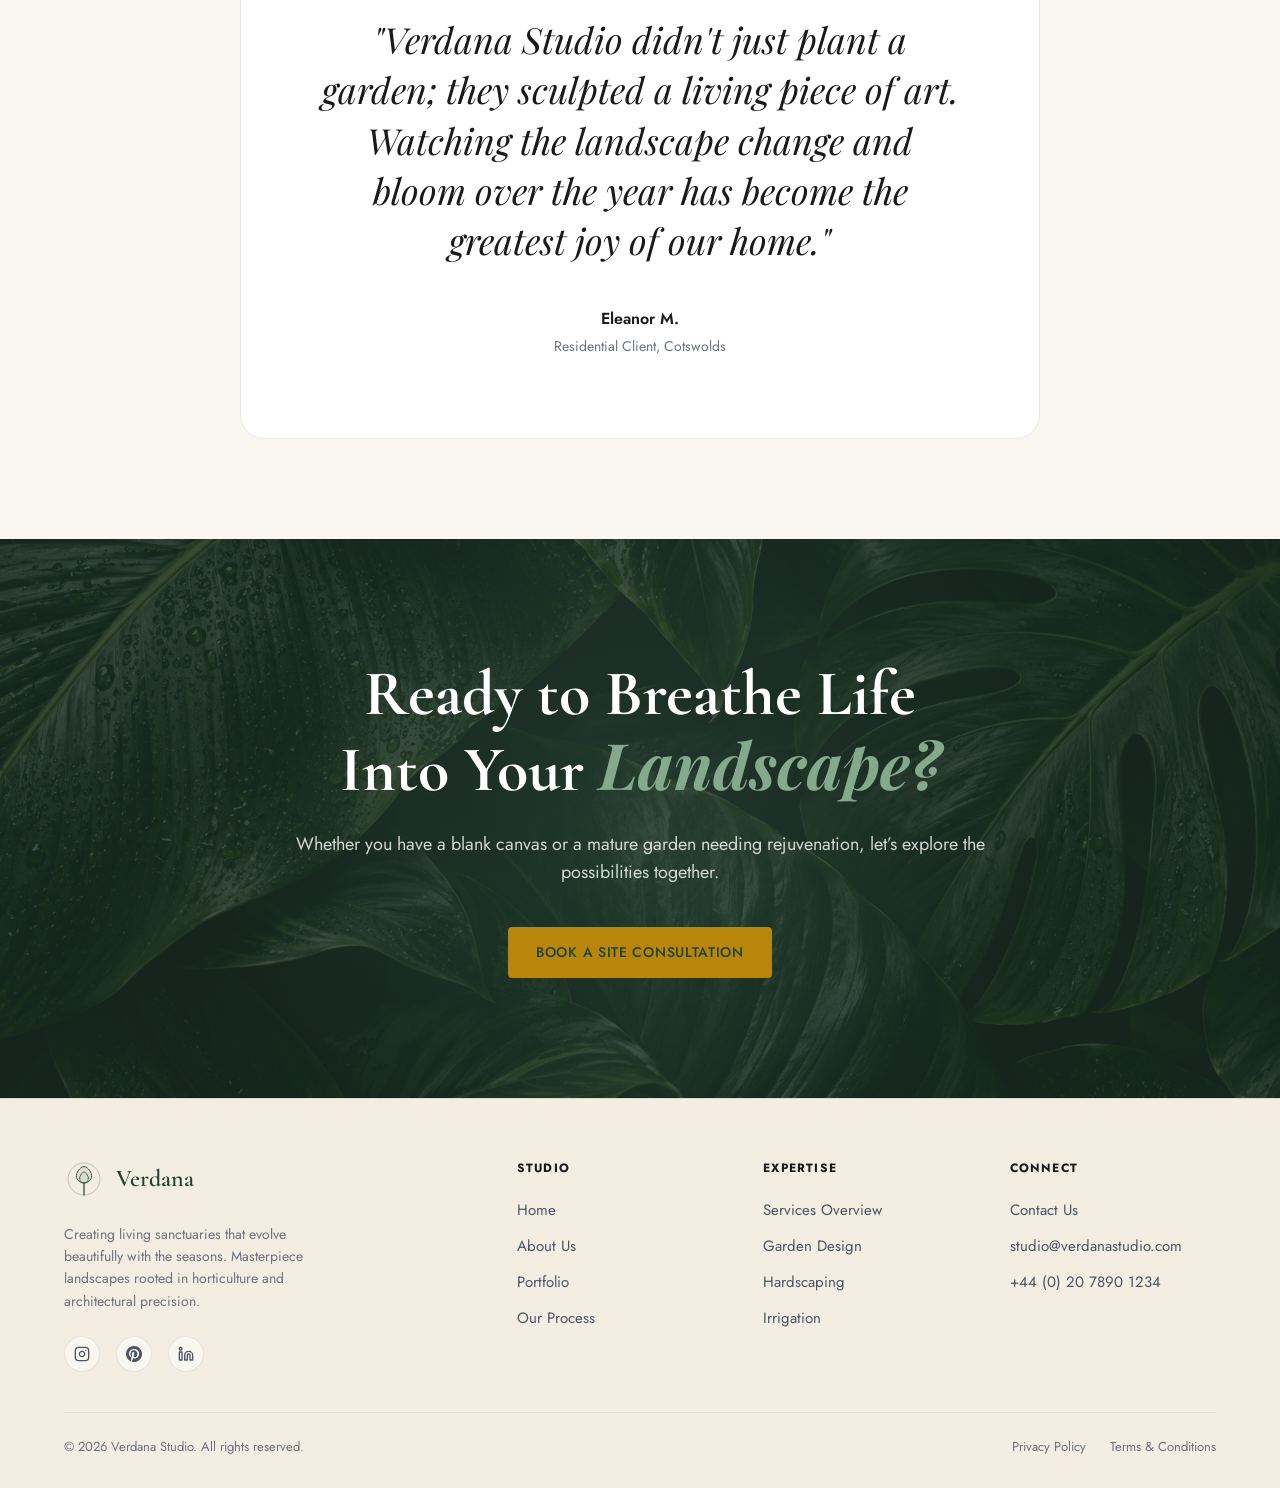
==== commit baa8eb5c: "Update layout, CTA buttons, and footer" ====
--- a/index.html
+++ b/index.html
@@ -271,6 +271,7 @@
               
             </div>
           </a>
+          <p>Creating living sanctuaries that evolve beautifully with the seasons. Masterpiece landscapes rooted in horticulture and architectural precision.</p>
           <div class="footer-socials">
             <a href="#" aria-label="Instagram"><svg xmlns="http://www.w3.org/2000/svg" width="16" height="16" viewBox="0 0 24 24" fill="none" stroke="currentColor" stroke-width="2" stroke-linecap="round" stroke-linejoin="round"><rect x="2" y="2" width="20" height="20" rx="5" ry="5"></rect><path d="M16 11.37A4 4 0 1 1 12.63 8 4 4 0 0 1 16 11.37z"></path><line x1="17.5" y1="6.5" x2="17.51" y2="6.5"></line></svg></a>
             <a href="#" aria-label="Pinterest"><svg xmlns="http://www.w3.org/2000/svg" width="16" height="16" viewBox="0 0 24 24" fill="currentColor"><path d="M12.017 0C5.396 0 .029 5.367.029 11.987c0 5.079 3.158 9.417 7.618 11.162-.105-.949-.199-2.403.041-3.439.219-.937 1.406-5.957 1.406-5.957s-.359-.72-.359-1.781c0-1.663.967-2.911 2.168-2.911 1.024 0 1.518.769 1.518 1.688 0 1.029-.653 2.567-.992 3.992-.285 1.193.6 2.165 1.775 2.165 2.128 0 3.768-2.245 3.768-5.487 0-2.861-2.063-4.869-5.008-4.869-3.41 0-5.409 2.562-5.409 5.199 0 1.033.394 2.143.889 2.741.099.12.112.225.085.345-.09.375-.293 1.199-.334 1.363-.053.225-.172.271-.401.165-1.495-.69-2.433-2.878-2.433-4.646 0-3.776 2.748-7.252 7.951-7.252 4.168 0 7.41 2.967 7.41 6.923 0 4.135-2.607 7.462-6.233 7.462-1.214 0-2.354-.629-2.758-1.379l-.749 2.848c-.269 1.045-1.004 2.352-1.498 3.146 1.123.345 2.306.535 3.55.535 6.607 0 11.985-5.365 11.985-11.987C23.97 5.367 18.624 0 12.017 0z"/></svg></a>
--- a/styles.css
+++ b/styles.css
@@ -90,14 +90,14 @@
 
 /* ---- BUTTONS ---- */
 .btn-primary {
-  display: inline-flex; padding: 14px 28px; background: var(--clr-forest); color: #fff;
+  display: inline-flex; justify-content: center; align-items: center; text-align: center; width: fit-content; padding: 14px 28px; background: var(--clr-forest); color: #fff;
   font-weight: 500; font-size: 14px; text-transform: uppercase; letter-spacing: 0.05em;
   border-radius: var(--radius-sm); transition: background 0.3s, transform 0.3s;
 }
 .btn-primary:hover { background: var(--clr-deep-green); transform: translateY(-2px); }
 
 .btn-ghost {
-  display: inline-flex; padding: 12px 24px; border: 1px solid var(--clr-deep-green); color: var(--clr-deep-green);
+  display: inline-flex; justify-content: center; align-items: center; text-align: center; width: fit-content; padding: 12px 24px; border: 1px solid var(--clr-deep-green); color: var(--clr-deep-green);
   font-weight: 500; font-size: 14px; text-transform: uppercase; letter-spacing: 0.05em;
   border-radius: var(--radius-sm); transition: all 0.3s;
 }
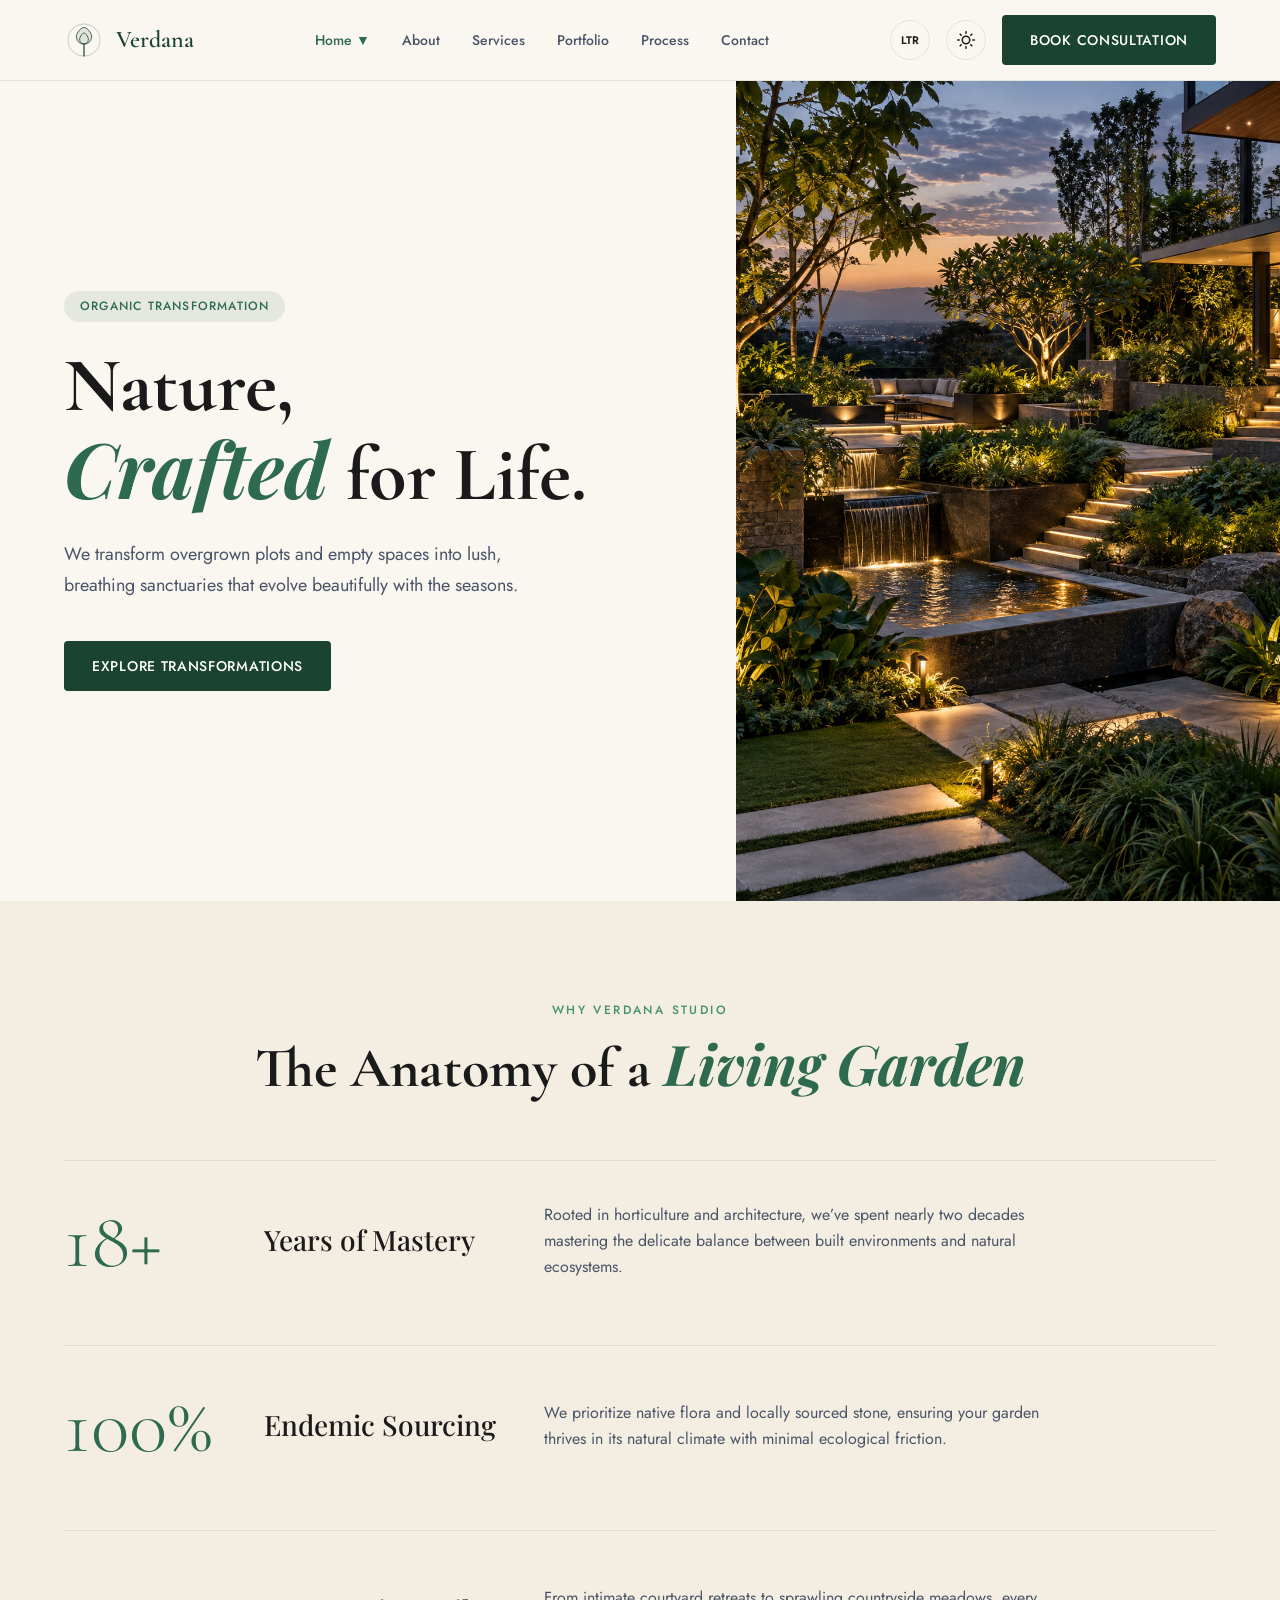
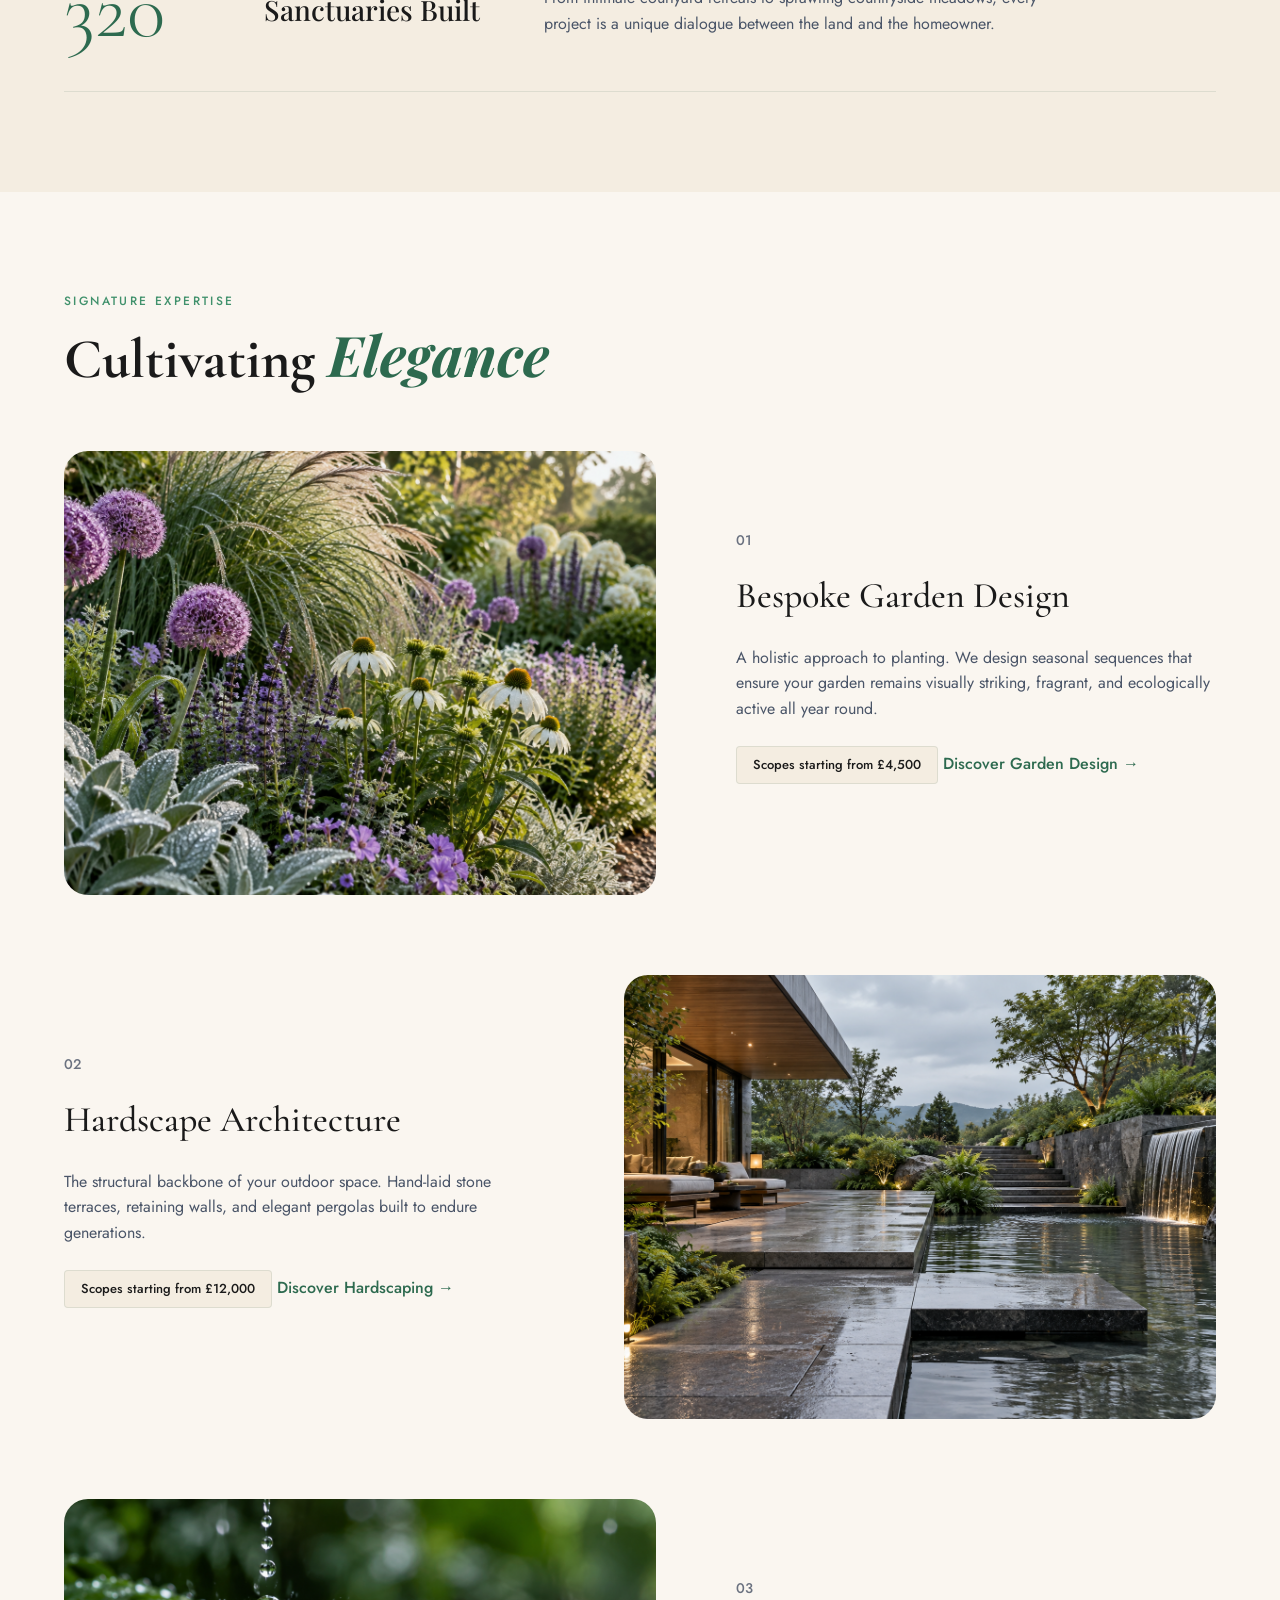
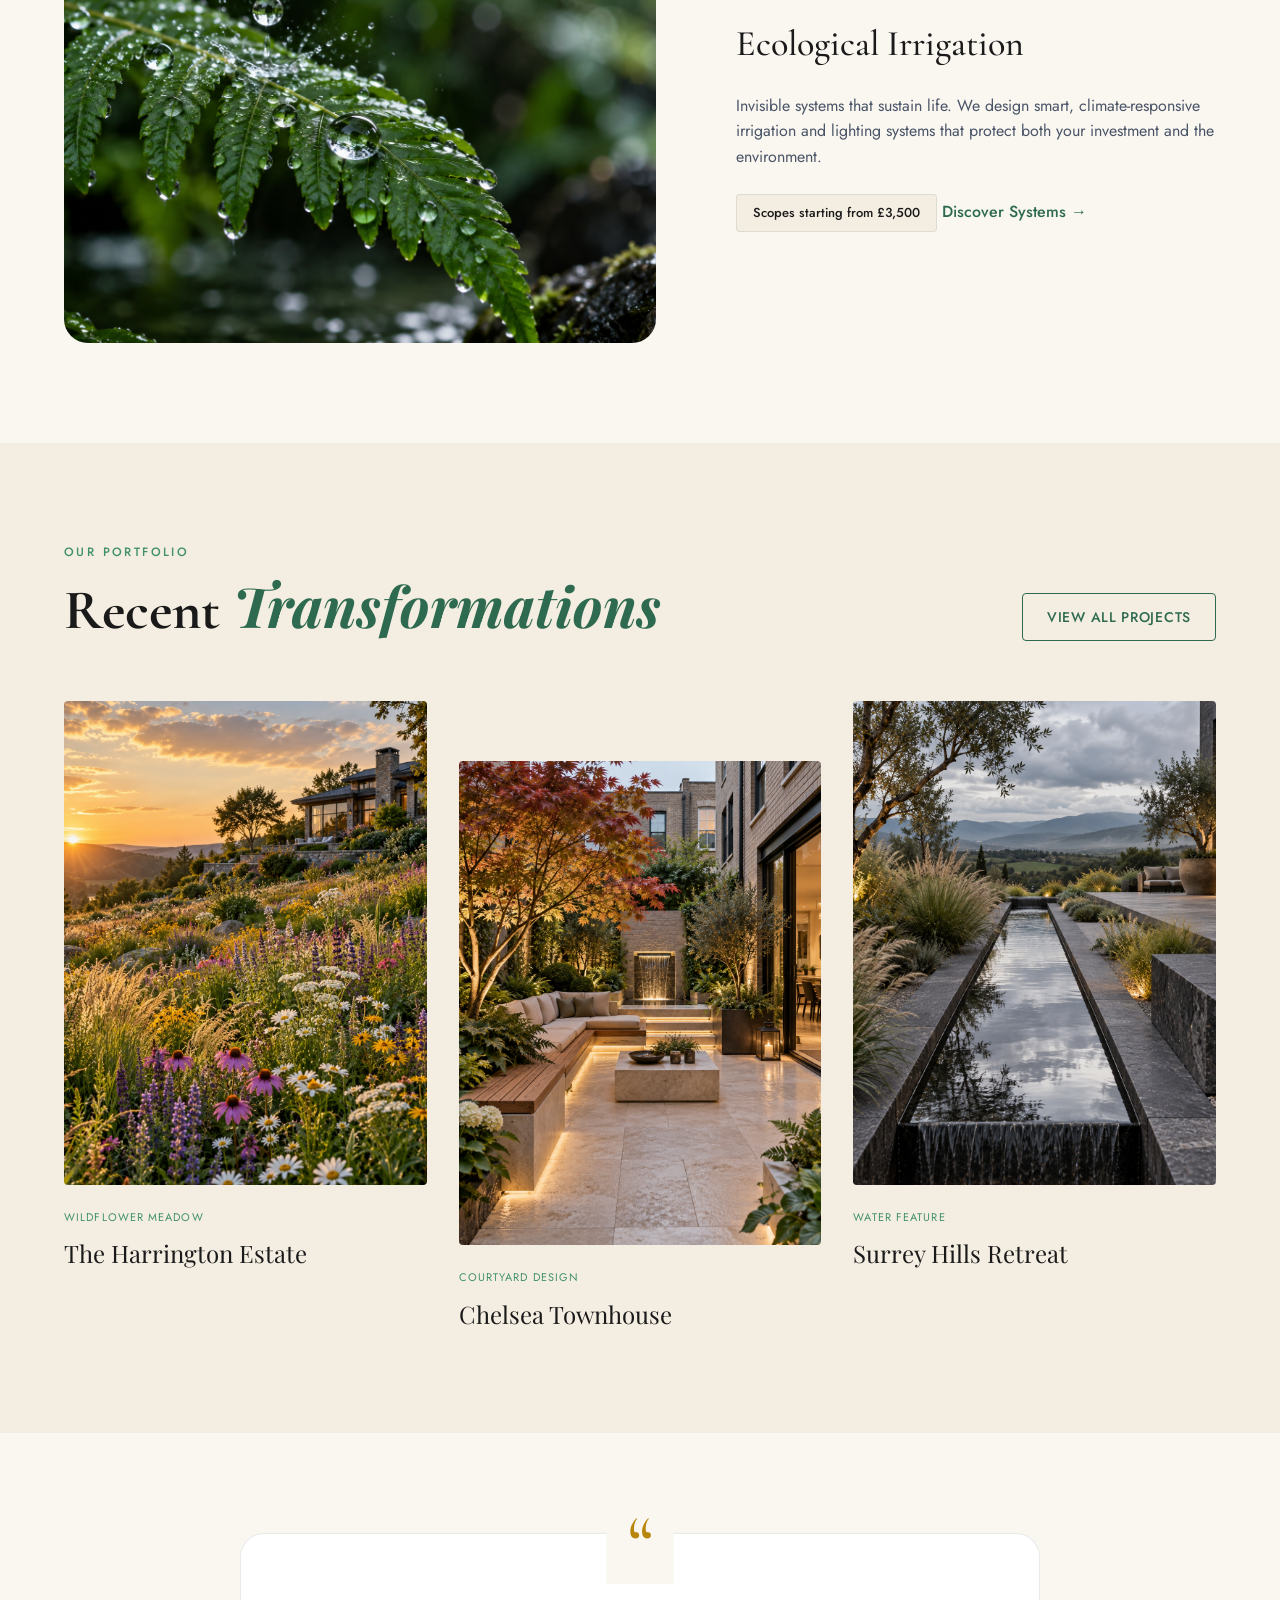
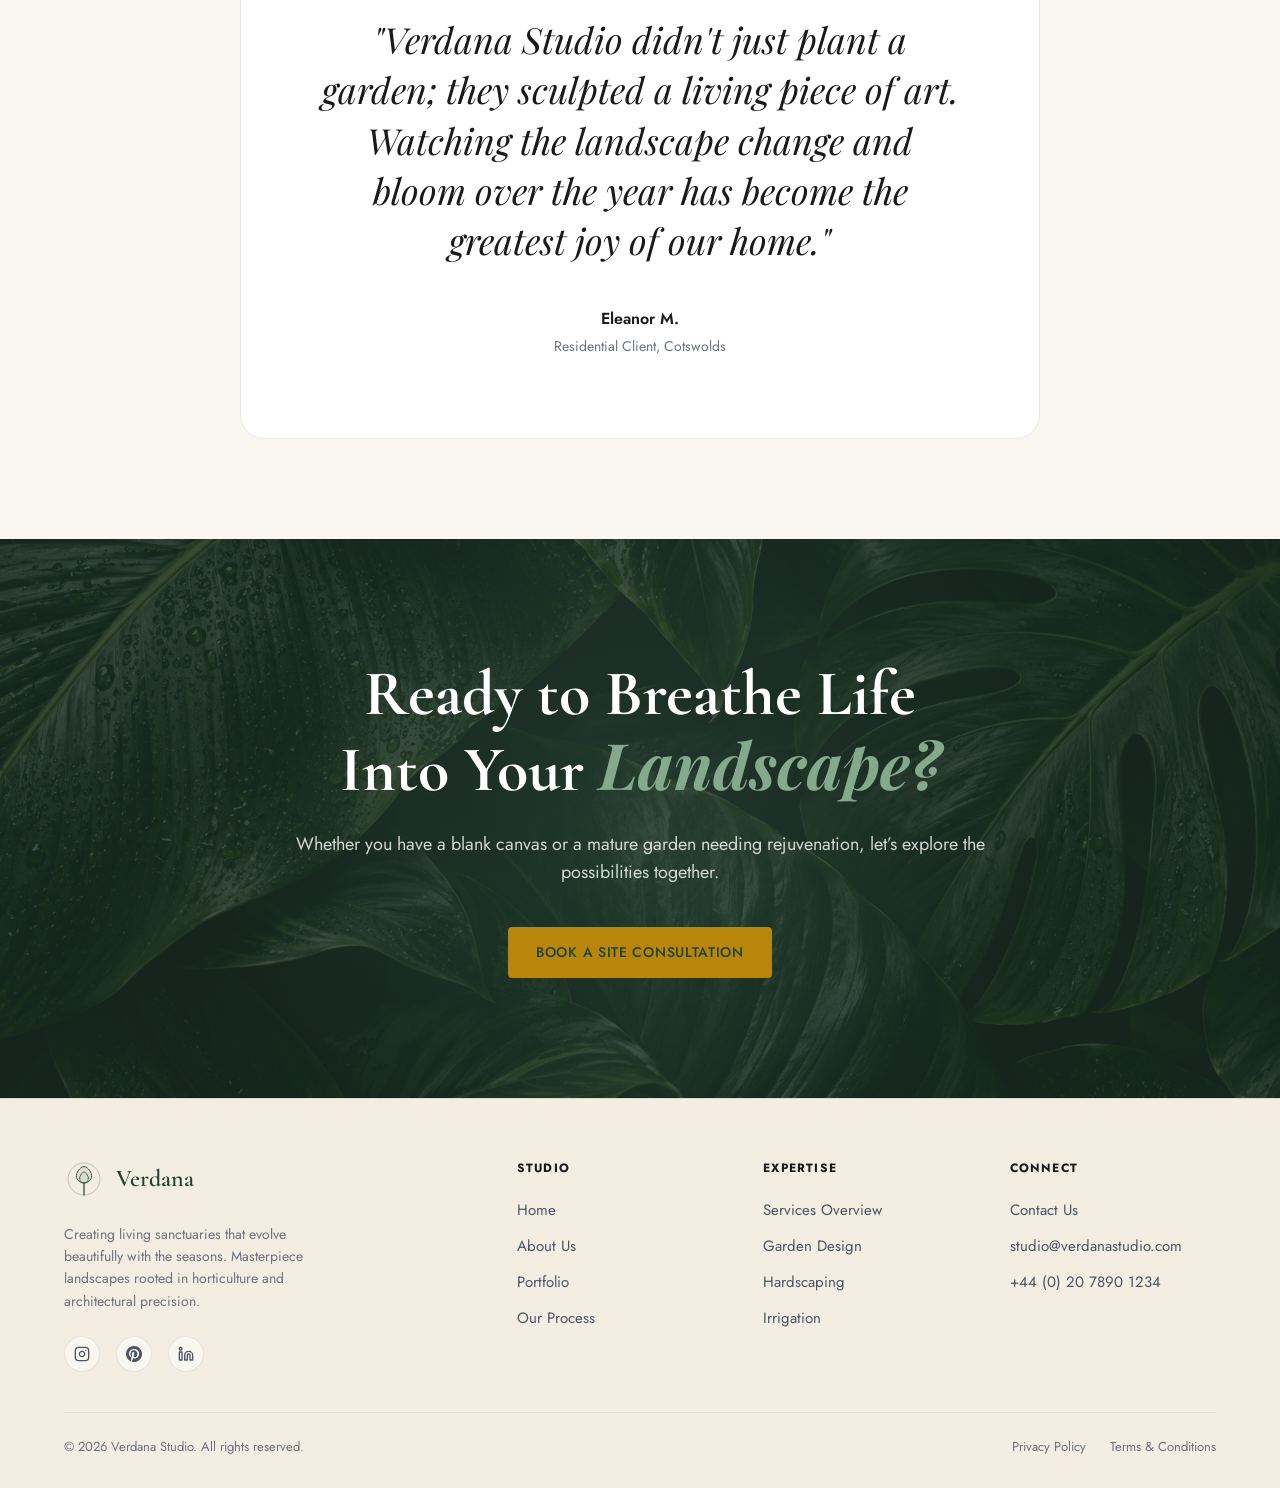
==== commit b3f4d115: "Fix signature expertise row alternation, add custom favicon, align process phase 04, and add respons" ====
--- a/index.html
+++ b/index.html
@@ -5,6 +5,9 @@
   <meta name="viewport" content="width=device-width, initial-scale=1.0" />
   <meta name="description" content="Verdana Studio — Premium Landscape Design & Garden Architecture Firm" />
   <title>Verdana Studio | Landscape Design & Garden Architecture</title>
+  <link rel="icon" type="image/svg+xml" href="favicon.svg" />
+  <link rel="icon" type="image/png" href="favicon.png" />
+  <link rel="shortcut icon" href="favicon.ico" />
   
   <!-- Google Fonts -->
   <link rel="preconnect" href="https://fonts.googleapis.com" />
@@ -47,6 +50,7 @@
         <a href="portfolio.html" class="nav-link">Portfolio</a>
         <a href="process.html" class="nav-link">Process</a>
         <a href="contact.html" class="nav-link">Contact</a>
+        <a href="contact.html" class="btn-primary mobile-menu-cta">Book Consultation</a>
       </nav>
 
       <!-- Controls & CTA -->
@@ -61,10 +65,17 @@
         </button>
         
         <a href="contact.html" class="btn-primary nav-cta">Book Consultation</a>
+
+        <button class="hamburger-btn" id="hamburger" aria-label="Toggle navigation" aria-expanded="false">
+          <span></span>
+          <span></span>
+          <span></span>
+        </button>
       </div>
       
     </div>
   </header>
+  <div class="mobile-overlay" id="mobile-overlay"></div>
 
   <main>
     <!-- SECTION 1: HERO (Asymmetric Split) -->
@@ -353,6 +364,50 @@
       // simple fade effect via css can be added if needed, but display block works
       slides[currentSlide].style.animation = 'fadeIn 0.5s ease';
     }, 6000);
+
+    // Mobile Navigation Drawer Toggle
+    const hamburger = document.getElementById('hamburger');
+    const navLinks = document.getElementById('nav-links');
+    const mobileOverlay = document.getElementById('mobile-overlay');
+
+    function openMobileNav() {
+      if (navLinks) navLinks.classList.add('open');
+      if (hamburger) {
+        hamburger.classList.add('open');
+        hamburger.setAttribute('aria-expanded', 'true');
+      }
+      if (mobileOverlay) mobileOverlay.classList.add('active');
+      document.body.style.overflow = 'hidden';
+    }
+
+    function closeMobileNav() {
+      if (navLinks) navLinks.classList.remove('open');
+      if (hamburger) {
+        hamburger.classList.remove('open');
+        hamburger.setAttribute('aria-expanded', 'false');
+      }
+      if (mobileOverlay) mobileOverlay.classList.remove('active');
+      document.body.style.overflow = '';
+    }
+
+    if (hamburger) {
+      hamburger.addEventListener('click', (e) => {
+        e.stopPropagation();
+        navLinks && navLinks.classList.contains('open') ? closeMobileNav() : openMobileNav();
+      });
+    }
+
+    if (mobileOverlay) {
+      mobileOverlay.addEventListener('click', closeMobileNav);
+    }
+
+    document.addEventListener('keydown', (e) => {
+      if (e.key === 'Escape') closeMobileNav();
+    });
+
+    document.querySelectorAll('.nav-links .nav-link:not(.dropdown-trigger), .dropdown-item, .mobile-menu-cta').forEach(link => {
+      link.addEventListener('click', closeMobileNav);
+    });
   </script>
   
   <style>
--- a/styles.css
+++ b/styles.css
@@ -142,6 +142,65 @@
 .ctrl-btn:hover { background: var(--bg-secondary); }
 #dir-label { font-size: 11px; font-weight: 600; }
 
+/* HAMBURGER & MOBILE DRAWER */
+.hamburger-btn {
+  display: none;
+  flex-direction: column;
+  justify-content: center;
+  align-items: center;
+  width: 40px;
+  height: 40px;
+  background: transparent;
+  border: 1px solid var(--border-color);
+  border-radius: var(--radius-sm);
+  cursor: pointer;
+  padding: 8px;
+  gap: 5px;
+  transition: all 0.3s ease;
+  z-index: 1002;
+}
+.hamburger-btn:hover {
+  background: var(--bg-secondary);
+}
+.hamburger-btn span {
+  display: block;
+  width: 22px;
+  height: 2px;
+  background-color: var(--text-primary);
+  border-radius: 2px;
+  transition: transform 0.3s ease, opacity 0.3s ease, background-color 0.3s ease;
+}
+.hamburger-btn.open span:nth-child(1) {
+  transform: translateY(7px) rotate(45deg);
+}
+.hamburger-btn.open span:nth-child(2) {
+  opacity: 0;
+  transform: scaleX(0);
+}
+.hamburger-btn.open span:nth-child(3) {
+  transform: translateY(-7px) rotate(-45deg);
+}
+
+.mobile-overlay {
+  position: fixed;
+  inset: 0;
+  background: rgba(0, 0, 0, 0.5);
+  backdrop-filter: blur(4px);
+  -webkit-backdrop-filter: blur(4px);
+  opacity: 0;
+  visibility: hidden;
+  transition: opacity 0.3s ease, visibility 0.3s ease;
+  z-index: 998;
+}
+.mobile-overlay.active {
+  opacity: 1;
+  visibility: visible;
+}
+
+.mobile-menu-cta {
+  display: none;
+}
+
 /* ============================================================
    HOME 1: SECTIONS
    ============================================================ */
@@ -172,6 +231,7 @@
 /* 3. SIGNATURE SERVICES */
 .section-services-alternating { padding: var(--section-py) 0; }
 .service-row { display: flex; align-items: center; gap: 80px; margin-bottom: 80px; }
+.service-row.reversed { flex-direction: row-reverse; }
 .service-row:last-child { margin-bottom: 0; }
 .service-row-visual { flex: 1; aspect-ratio: 4/3; border-radius: var(--radius-lg); overflow: hidden; }
 .service-row-visual svg, .service-row-visual img { width: 100%; height: 100%; object-fit: cover; }
@@ -252,7 +312,120 @@
 }
 
 @media (max-width: 768px) {
-  .nav-links { display: none; } /* Add hamburger menu logic if expanding */
+  .hamburger-btn {
+    display: flex;
+  }
+  .nav-cta {
+    display: none;
+  }
+  .nav-controls {
+    gap: 8px;
+  }
+  .ctrl-btn {
+    width: 36px;
+    height: 36px;
+  }
+  .hamburger-btn {
+    width: 36px;
+    height: 36px;
+    padding: 6px;
+  }
+  .hamburger-btn span {
+    width: 20px;
+  }
+  .hamburger-btn.open span:nth-child(1) {
+    transform: translateY(7px) rotate(45deg);
+  }
+  .hamburger-btn.open span:nth-child(3) {
+    transform: translateY(-7px) rotate(-45deg);
+  }
+
+  .nav-links {
+    position: fixed;
+    top: 0;
+    right: 0;
+    width: min(320px, 85vw);
+    height: 100vh;
+    height: 100dvh;
+    background: var(--bg-primary);
+    border-left: 1px solid var(--border-color);
+    box-shadow: -10px 0 30px rgba(0, 0, 0, 0.15);
+    display: flex;
+    flex-direction: column;
+    align-items: stretch;
+    padding: 90px 24px 32px;
+    gap: 4px;
+    overflow-y: auto;
+    transform: translateX(100%);
+    transition: transform 0.35s cubic-bezier(0.4, 0, 0.2, 1);
+    z-index: 1000;
+  }
+  [dir="rtl"] .nav-links {
+    right: auto;
+    left: 0;
+    border-left: none;
+    border-right: 1px solid var(--border-color);
+    box-shadow: 10px 0 30px rgba(0, 0, 0, 0.15);
+    transform: translateX(-100%);
+  }
+  .nav-links.open {
+    transform: translateX(0);
+  }
+  .nav-link {
+    font-size: 16px;
+    font-weight: 500;
+    padding: 12px 16px;
+    border-radius: var(--radius-sm);
+    color: var(--text-primary);
+    display: flex;
+    align-items: center;
+    justify-content: space-between;
+    transition: background 0.2s ease, color 0.2s ease;
+  }
+  .nav-link:hover, .nav-link.active {
+    background: var(--bg-secondary);
+    color: var(--clr-forest);
+  }
+  [data-theme="dark"] .nav-link:hover, [data-theme="dark"] .nav-link.active {
+    background: rgba(255, 255, 255, 0.05);
+    color: var(--clr-light-sage);
+  }
+  .has-dropdown {
+    width: 100%;
+  }
+  .has-dropdown .dropdown-trigger {
+    width: 100%;
+    cursor: pointer;
+  }
+  .dropdown-menu {
+    position: static;
+    opacity: 1;
+    visibility: visible;
+    transform: none;
+    box-shadow: none;
+    border: 1px solid var(--border-color);
+    background: var(--bg-secondary);
+    border-radius: var(--radius-sm);
+    padding: 4px 0;
+    margin: 4px 0 8px 12px;
+    min-width: unset;
+  }
+  [dir="rtl"] .dropdown-menu {
+    margin: 4px 12px 8px 0;
+  }
+  .dropdown-item {
+    padding: 10px 16px;
+    font-size: 14px;
+    border-radius: var(--radius-sm);
+  }
+  .mobile-menu-cta {
+    display: inline-flex;
+    justify-content: center;
+    align-items: center;
+    margin-top: 16px;
+    width: 100%;
+  }
+
   .editorial-grid { grid-template-columns: 1fr; }
   .perspective-frame { padding: 60px 20px; }
   .footer-grid { grid-template-columns: 1fr; gap: 40px; text-align: center; }
@@ -260,3 +433,36 @@
   .footer-socials { justify-content: center; }
   .footer-legal { justify-content: center; }
 }
+
+@media (max-width: 480px) {
+  .nav-container {
+    height: 70px;
+    padding: 0 16px;
+  }
+  .logo-icon {
+    width: 32px;
+    height: 32px;
+  }
+  .logo-name {
+    font-size: 20px;
+  }
+  .nav-controls {
+    gap: 6px;
+  }
+  .ctrl-btn {
+    width: 34px;
+    height: 34px;
+  }
+  .hamburger-btn {
+    width: 34px;
+    height: 34px;
+    padding: 6px;
+  }
+  .hamburger-btn span {
+    width: 18px;
+  }
+  .nav-links {
+    padding-top: 85px;
+    width: 85vw;
+  }
+}
